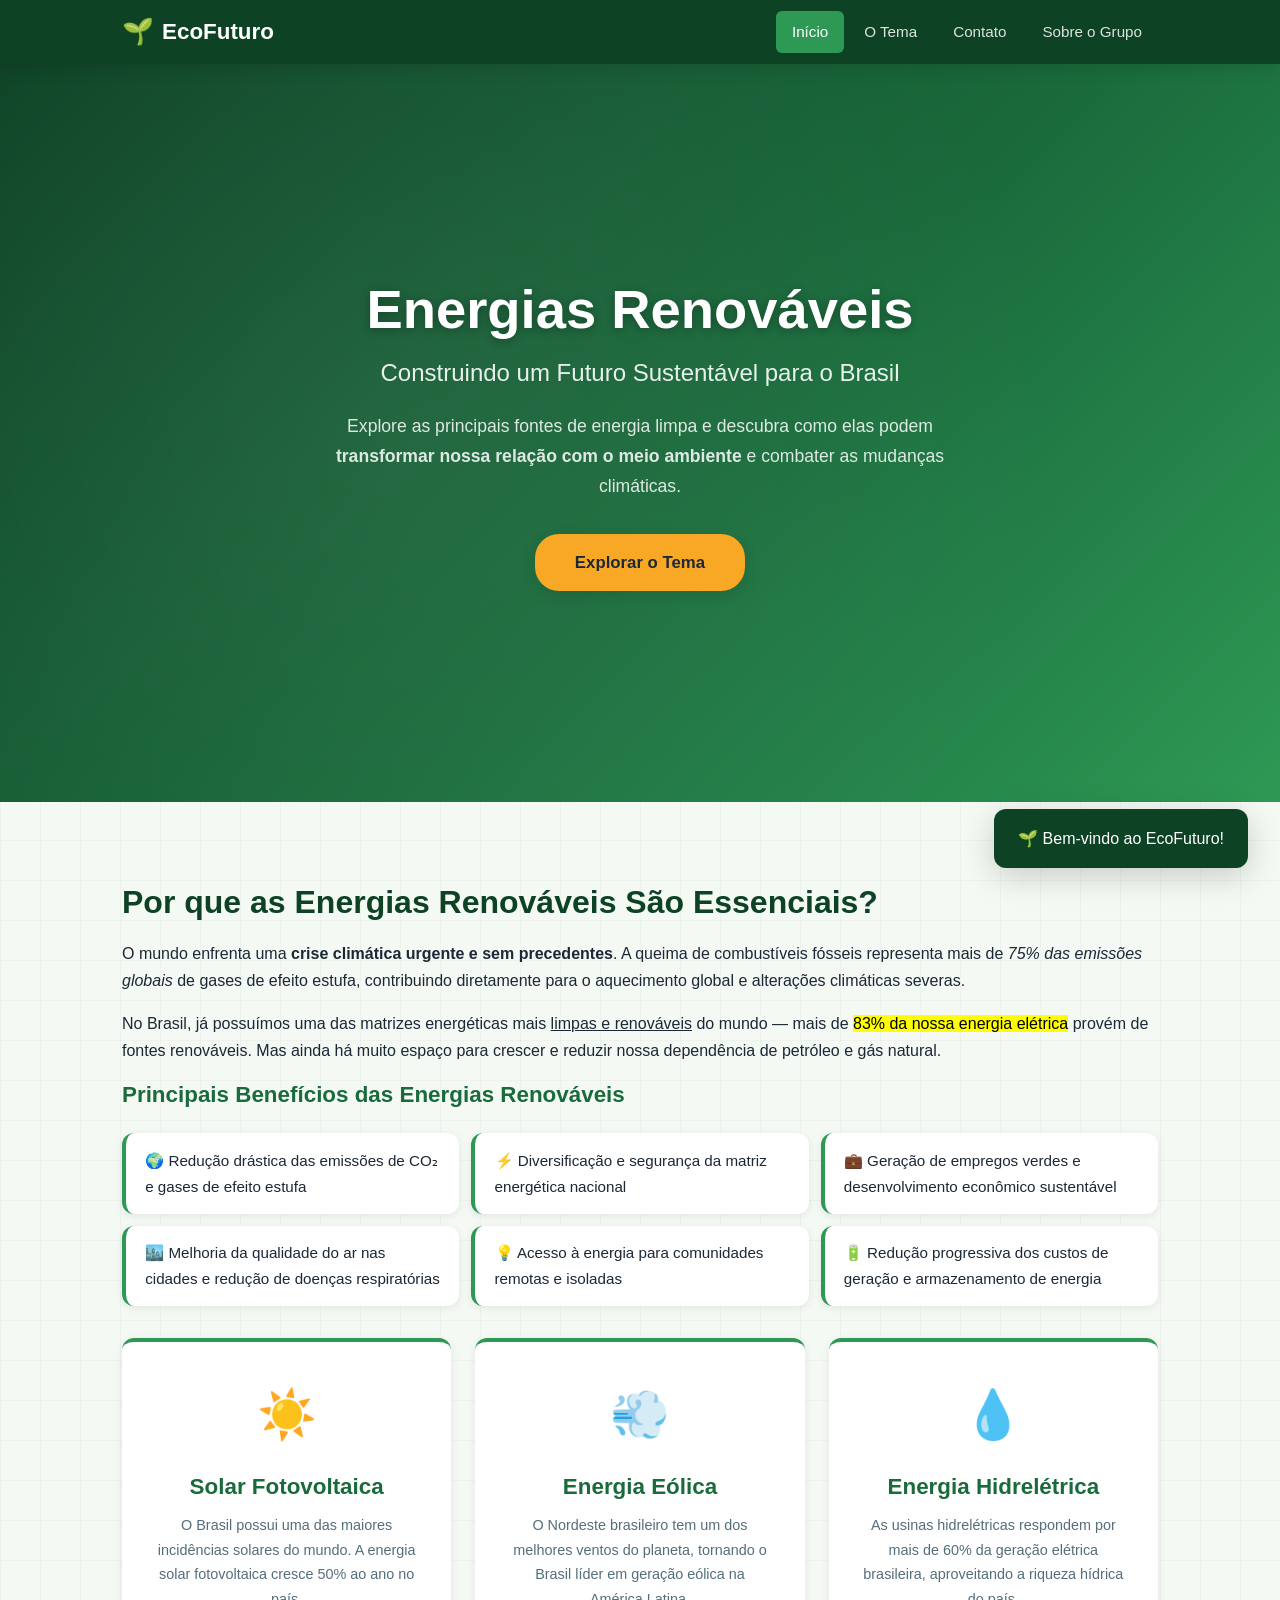
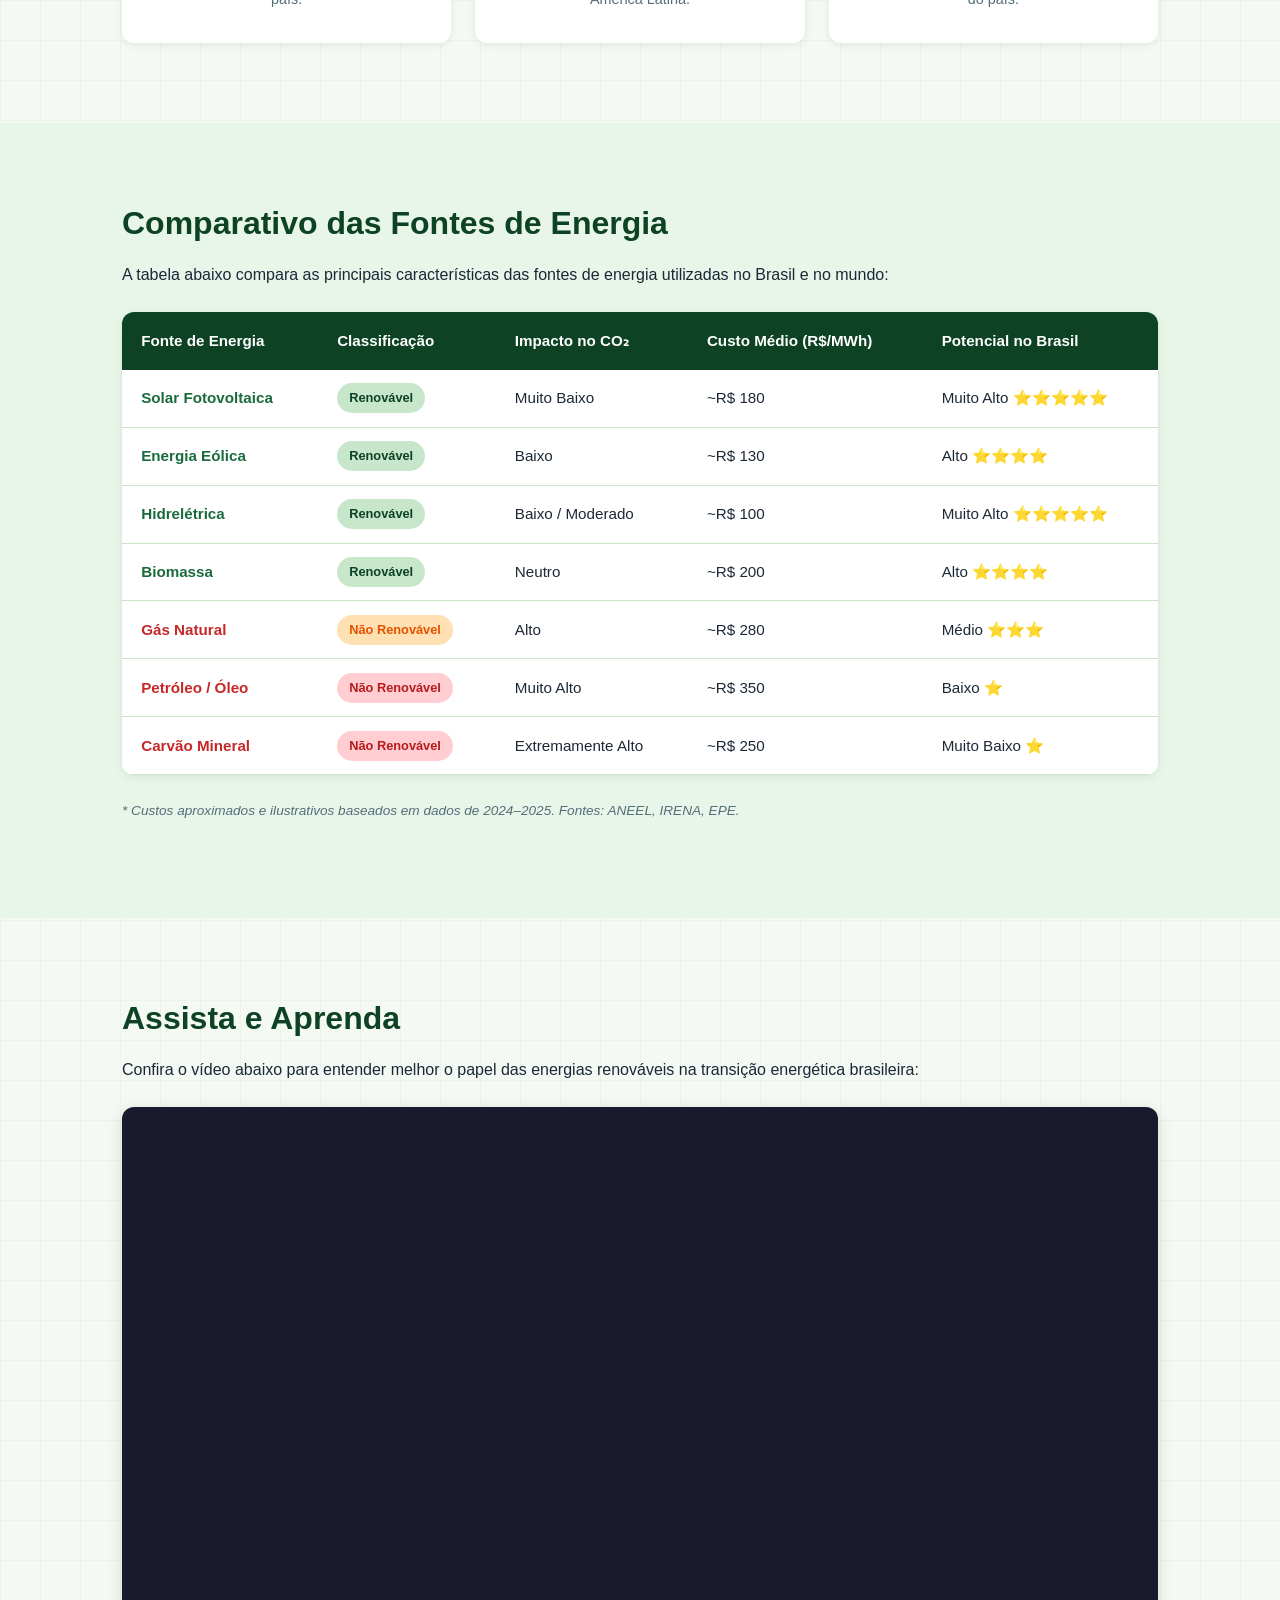
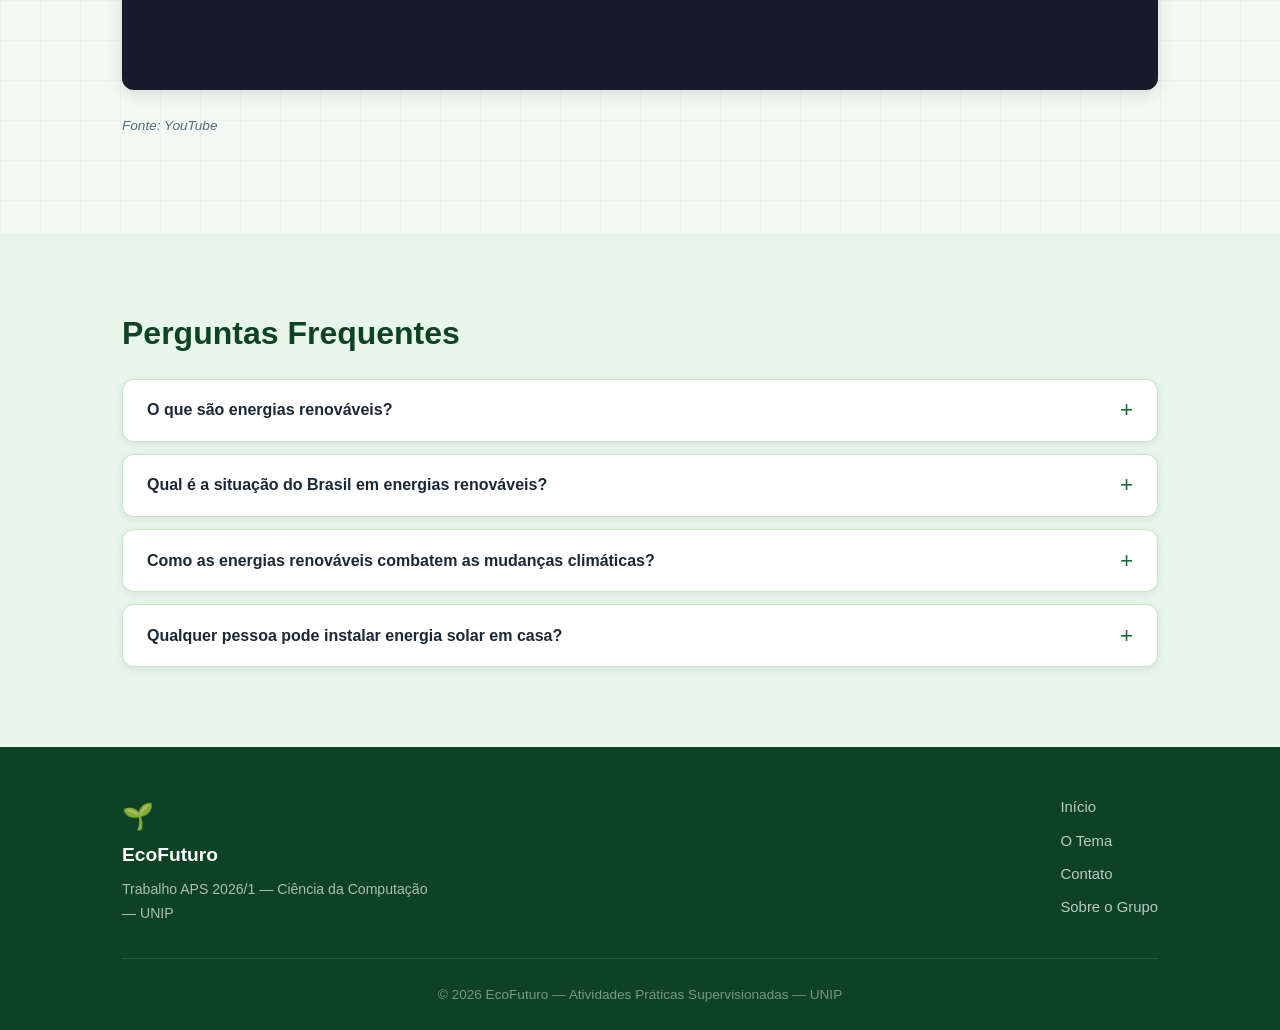
==== index.html @ 8d2fe6a8 "kjk" ====
<!DOCTYPE html>
<html lang="pt-BR">
<head>
    <meta charset="UTF-8">
    <meta name="viewport" content="width=device-width, initial-scale=1.0">
    <title>EcoFuturo — Energias Renováveis no Brasil</title>
    <link rel="stylesheet" href="style.css">
</head>
<body>

    <!-- ===== MENU DE NAVEGAÇÃO — FLEXBOX (tag <div>) ===== -->
    <div id="navbar">
        <div class="nav-container">
            <a href="index.html" class="nav-brand">
                <span class="brand-icon">🌱</span>
                <span>EcoFuturo</span>
            </a>
            <div class="nav-links">
                <a href="index.html" class="nav-link active">Início</a>
                <a href="content.html" class="nav-link">O Tema</a>
                <a href="contact.html" class="nav-link">Contato</a>
                <a href="about.html" class="nav-link">Sobre o Grupo</a>
            </div>
        </div>
    </div>

    <!-- ===== HERO ===== -->
    <section class="hero">
        <div class="hero-content">
            <h1>Energias Renováveis</h1>
            <h2>Construindo um Futuro Sustentável para o Brasil</h2>
            <p>
                Explore as principais fontes de energia limpa e descubra como elas podem
                <strong>transformar nossa relação com o meio ambiente</strong> e combater as
                mudanças climáticas.
            </p>
            <a href="content.html" class="btn-primary">Explorar o Tema</a>
        </div>
    </section>

    <!-- ===== CONTEÚDO PRINCIPAL ===== -->
    <main>

        <!-- Introdução -->
        <section class="section" id="introducao">
            <div class="container">
                <h2>Por que as Energias Renováveis São Essenciais?</h2>
                <p>
                    O mundo enfrenta uma <strong>crise climática urgente e sem precedentes</strong>.
                    A queima de combustíveis fósseis representa mais de <em>75% das emissões globais</em>
                    de gases de efeito estufa, contribuindo diretamente para o aquecimento global e
                    alterações climáticas severas.
                </p>
                <p>
                    No Brasil, já possuímos uma das matrizes energéticas mais <u>limpas e renováveis</u>
                    do mundo — mais de <mark>83% da nossa energia elétrica</mark> provém de fontes
                    renováveis. Mas ainda há muito espaço para crescer e reduzir nossa dependência
                    de petróleo e gás natural.
                </p>

                <h3>Principais Benefícios das Energias Renováveis</h3>
                <ul class="lista-beneficios">
                    <li>🌍 Redução drástica das emissões de CO₂ e gases de efeito estufa</li>
                    <li>⚡ Diversificação e segurança da matriz energética nacional</li>
                    <li>💼 Geração de empregos verdes e desenvolvimento econômico sustentável</li>
                    <li>🏙️ Melhoria da qualidade do ar nas cidades e redução de doenças respiratórias</li>
                    <li>💡 Acesso à energia para comunidades remotas e isoladas</li>
                    <li>🔋 Redução progressiva dos custos de geração e armazenamento de energia</li>
                </ul>

                <div class="cards-grid">
                    <div class="card" onmouseover="destacarCard(this)" onmouseout="normalCard(this)">
                        <div class="card-icon">☀️</div>
                        <h3>Solar Fotovoltaica</h3>
                        <p>O Brasil possui uma das maiores incidências solares do mundo. A energia solar fotovoltaica cresce 50% ao ano no país.</p>
                    </div>
                    <div class="card" onmouseover="destacarCard(this)" onmouseout="normalCard(this)">
                        <div class="card-icon">💨</div>
                        <h3>Energia Eólica</h3>
                        <p>O Nordeste brasileiro tem um dos melhores ventos do planeta, tornando o Brasil líder em geração eólica na América Latina.</p>
                    </div>
                    <div class="card" onmouseover="destacarCard(this)" onmouseout="normalCard(this)">
                        <div class="card-icon">💧</div>
                        <h3>Energia Hidrelétrica</h3>
                        <p>As usinas hidrelétricas respondem por mais de 60% da geração elétrica brasileira, aproveitando a riqueza hídrica do país.</p>
                    </div>
                </div>
            </div>
        </section>

        <!-- Tabela Comparativa -->
        <section class="section section-alt" id="comparativo">
            <div class="container">
                <h2>Comparativo das Fontes de Energia</h2>
                <p>A tabela abaixo compara as principais características das fontes de energia utilizadas no Brasil e no mundo:</p>

                <div class="table-wrapper">
                    <table>
                        <thead>
                            <tr>
                                <th>Fonte de Energia</th>
                                <th>Classificação</th>
                                <th>Impacto no CO₂</th>
                                <th>Custo Médio (R$/MWh)</th>
                                <th>Potencial no Brasil</th>
                            </tr>
                        </thead>
                        <tbody>
                            <tr class="row-renovavel">
                                <td>Solar Fotovoltaica</td>
                                <td><span class="badge badge-green">Renovável</span></td>
                                <td>Muito Baixo</td>
                                <td>~R$ 180</td>
                                <td>Muito Alto ⭐⭐⭐⭐⭐</td>
                            </tr>
                            <tr class="row-renovavel">
                                <td>Energia Eólica</td>
                                <td><span class="badge badge-green">Renovável</span></td>
                                <td>Baixo</td>
                                <td>~R$ 130</td>
                                <td>Alto ⭐⭐⭐⭐</td>
                            </tr>
                            <tr class="row-renovavel">
                                <td>Hidrelétrica</td>
                                <td><span class="badge badge-green">Renovável</span></td>
                                <td>Baixo / Moderado</td>
                                <td>~R$ 100</td>
                                <td>Muito Alto ⭐⭐⭐⭐⭐</td>
                            </tr>
                            <tr class="row-renovavel">
                                <td>Biomassa</td>
                                <td><span class="badge badge-green">Renovável</span></td>
                                <td>Neutro</td>
                                <td>~R$ 200</td>
                                <td>Alto ⭐⭐⭐⭐</td>
                            </tr>
                            <tr class="row-nao-renovavel">
                                <td>Gás Natural</td>
                                <td><span class="badge badge-orange">Não Renovável</span></td>
                                <td>Alto</td>
                                <td>~R$ 280</td>
                                <td>Médio ⭐⭐⭐</td>
                            </tr>
                            <tr class="row-nao-renovavel">
                                <td>Petróleo / Óleo</td>
                                <td><span class="badge badge-red">Não Renovável</span></td>
                                <td>Muito Alto</td>
                                <td>~R$ 350</td>
                                <td>Baixo ⭐</td>
                            </tr>
                            <tr class="row-nao-renovavel">
                                <td>Carvão Mineral</td>
                                <td><span class="badge badge-red">Não Renovável</span></td>
                                <td>Extremamente Alto</td>
                                <td>~R$ 250</td>
                                <td>Muito Baixo ⭐</td>
                            </tr>
                        </tbody>
                    </table>
                </div>
                <p class="table-note"><em>* Custos aproximados e ilustrativos baseados em dados de 2024–2025. Fontes: ANEEL, IRENA, EPE.</em></p>
            </div>
        </section>

        <!-- Vídeo -->
        <section class="section" id="video">
            <div class="container">
                <h2>Assista e Aprenda</h2>
                <p>Confira o vídeo abaixo para entender melhor o papel das energias renováveis na transição energética brasileira:</p>

                <div class="video-wrapper">
                    <iframe
                        src="https://www.youtube.com/embed/VIDEO_ID_AQUI"
                        title="Energias Renováveis no Brasil"
                        frameborder="0"
                        allow="accelerometer; autoplay; clipboard-write; encrypted-media; gyroscope; picture-in-picture"
                        allowfullscreen>
                    </iframe>
                </div>
                <p class="video-caption"><em>Fonte: YouTube</em></p>
            </div>
        </section>

        <!-- FAQ — Accordion (onclick) -->
        <section class="section section-alt" id="faq">
            <div class="container">
                <h2>Perguntas Frequentes</h2>

                <div class="accordion">
                    <div class="accordion-item">
                        <button class="accordion-btn" onclick="toggleAcordeon(this)">
                            <span>O que são energias renováveis?</span>
                            <span class="accordion-icon">+</span>
                        </button>
                        <div class="accordion-content">
                            <p>Energias renováveis são aquelas obtidas de fontes naturais que se regeneram em escala de tempo humana, como luz solar, vento, chuva, marés e calor geotérmico. Ao contrário dos combustíveis fósseis, essas fontes não se esgotam com o uso continuado.</p>
                        </div>
                    </div>

                    <div class="accordion-item">
                        <button class="accordion-btn" onclick="toggleAcordeon(this)">
                            <span>Qual é a situação do Brasil em energias renováveis?</span>
                            <span class="accordion-icon">+</span>
                        </button>
                        <div class="accordion-content">
                            <p>O Brasil é um dos líderes mundiais em energia renovável. Mais de 83% da geração elétrica nacional provém de fontes renováveis, principalmente hidrelétricas, eólica e solar. O país tem enorme potencial ainda a explorar, especialmente em energia solar e eólica offshore.</p>
                        </div>
                    </div>

                    <div class="accordion-item">
                        <button class="accordion-btn" onclick="toggleAcordeon(this)">
                            <span>Como as energias renováveis combatem as mudanças climáticas?</span>
                            <span class="accordion-icon">+</span>
                        </button>
                        <div class="accordion-content">
                            <p>Ao substituir combustíveis fósseis, as energias renováveis eliminam ou reduzem drasticamente as emissões de CO₂ e outros gases de efeito estufa. A descarbonização do setor energético é considerada a principal alavanca para limitar o aquecimento global a 1,5 °C, conforme o Acordo de Paris.</p>
                        </div>
                    </div>

                    <div class="accordion-item">
                        <button class="accordion-btn" onclick="toggleAcordeon(this)">
                            <span>Qualquer pessoa pode instalar energia solar em casa?</span>
                            <span class="accordion-icon">+</span>
                        </button>
                        <div class="accordion-content">
                            <p>Sim! Com a Lei 14.300/2022 (Marco Legal da Microgeração Distribuída), qualquer cidadão, empresa ou condomínio pode instalar painéis solares e injetar o excedente na rede elétrica, reduzindo a conta de energia. O investimento geralmente se paga em 5 a 7 anos.</p>
                        </div>
                    </div>
                </div>
            </div>
        </section>

    </main>

    <div id="toast" class="toast"></div>

    <footer class="footer">
        <div class="container">
            <div class="footer-content">
                <div class="footer-brand">
                    <span class="brand-icon">🌱</span>
                    <strong>EcoFuturo</strong>
                    <p>Trabalho APS 2026/1 — Ciência da Computação — UNIP</p>
                </div>
                <nav class="footer-nav">
                    <a href="index.html">Início</a>
                    <a href="content.html">O Tema</a>
                    <a href="contact.html">Contato</a>
                    <a href="about.html">Sobre o Grupo</a>
                </nav>
            </div>
            <p class="footer-copy">&copy; 2026 EcoFuturo — Atividades Práticas Supervisionadas — UNIP</p>
        </div>
    </footer>

    <script src="scripts.js"></script>
</body>
</html>
---- style.css ----
/* variáveis de cor */
:root {
    --verde: #1a6b3c;
    --verde-claro: #2e9955;
    --verde-escuro: #0d4225;
    --amarelo: #f9a825;
    --amarelo-claro: #ffc107;
    --fundo: #f4f9f4;
    --fundo-alt: #e8f5e9;
    --texto: #1b2836;
    --texto-suave: #546e7a;
    --branco: #ffffff;
    --borda: #c8e6c9;
    --sombra-p: 0 2px 8px rgba(0,0,0,0.08);
    --sombra-m: 0 4px 16px rgba(0,0,0,0.12);
    --sombra-g: 0 8px 32px rgba(0,0,0,0.18);
    --raio: 12px;
    --raio-p: 6px;
    --raio-g: 24px;
    --trans: 0.3s ease;
}

* {
    box-sizing: border-box;
    margin: 0;
    padding: 0;
}

body {
    font-family: Arial, Helvetica, sans-serif;
    font-size: 16px;
    line-height: 1.7;
    color: var(--texto);
    background-color: var(--fundo);
    background-image:
        linear-gradient(rgba(26, 107, 60, 0.04) 1px, transparent 1px),
        linear-gradient(90deg, rgba(26, 107, 60, 0.04) 1px, transparent 1px);
    background-size: 40px 40px;
}

h1, h2, h3, h4 {
    line-height: 1.3;
    font-weight: 700;
    color: var(--verde-escuro);
}

h1 { font-size: 2.8rem; }
h2 { font-size: 2rem; margin-bottom: 1rem; }
h3 { font-size: 1.4rem; margin-bottom: 0.75rem; color: var(--verde); }

p { margin-bottom: 1rem; }

a { color: var(--verde); text-decoration: none; }
a:hover { color: var(--verde-claro); text-decoration: underline; }

img { max-width: 100%; height: auto; border-radius: var(--raio); }

/* menu de navegação com flexbox */
#navbar {
    position: sticky;
    top: 0;
    z-index: 100;
    background-color: var(--verde-escuro);
    box-shadow: var(--sombra-m);
}

.nav-container {
    display: flex;
    justify-content: space-between;
    align-items: center;
    max-width: 1100px;
    margin: 0 auto;
    padding: 0 2rem;
    height: 64px;
}

.nav-brand {
    display: flex;
    align-items: center;
    gap: 0.5rem;
    color: var(--branco);
    font-size: 1.4rem;
    font-weight: 700;
    text-decoration: none;
}

.nav-brand:hover { text-decoration: none; color: var(--amarelo-claro); }
.brand-icon { font-size: 1.6rem; }

.nav-links { display: flex; gap: 0.25rem; }

.nav-link {
    color: rgba(255,255,255,0.85);
    padding: 0.5rem 1rem;
    border-radius: var(--raio-p);
    font-size: 0.95rem;
    font-weight: 500;
    transition: background var(--trans), color var(--trans);
    text-decoration: none;
}

.nav-link:hover,
.nav-link.active {
    background-color: var(--verde-claro);
    color: var(--branco);
    text-decoration: none;
}

/* hero */
.hero {
    background: linear-gradient(135deg, var(--verde-escuro) 0%, var(--verde) 55%, var(--verde-claro) 100%);
    min-height: 82vh;
    display: flex;
    align-items: center;
    justify-content: center;
    text-align: center;
    padding: 4rem 2rem;
    position: relative;
    overflow: hidden;
}

.hero::before {
    content: '';
    position: absolute;
    inset: 0;
    background: radial-gradient(circle at 30% 50%, rgba(255,255,255,0.06) 0%, transparent 70%);
}

.hero-content { position: relative; max-width: 820px; }

.hero-content h1 {
    color: var(--branco);
    font-size: 3.4rem;
    margin-bottom: 0.75rem;
    text-shadow: 0 2px 10px rgba(0,0,0,0.3);
}

.hero-content h2 {
    color: rgba(255,255,255,0.9);
    font-size: 1.5rem;
    font-weight: 400;
    margin-bottom: 1.5rem;
}

.hero-content p {
    color: rgba(255,255,255,0.85);
    font-size: 1.1rem;
    margin-bottom: 2rem;
    max-width: 620px;
    margin-left: auto;
    margin-right: auto;
}

.btn-primary {
    display: inline-block;
    background-color: var(--amarelo);
    color: var(--texto);
    padding: 0.9rem 2.5rem;
    border-radius: var(--raio-g);
    font-size: 1.05rem;
    font-weight: 700;
    text-decoration: none;
    transition: background var(--trans), transform var(--trans), box-shadow var(--trans);
    box-shadow: var(--sombra-m);
}

.btn-primary:hover {
    background-color: var(--amarelo-claro);
    transform: translateY(-2px);
    box-shadow: var(--sombra-g);
    text-decoration: none;
    color: var(--texto);
}

.container {
    max-width: 1100px;
    margin: 0 auto;
    padding: 0 2rem;
}

.section { padding: 5rem 0; }
.section-alt { background-color: var(--fundo-alt); background-image: none; }

/* listas */
.lista-beneficios {
    list-style: none;
    padding: 0;
    margin: 1.5rem 0;
    display: grid;
    grid-template-columns: repeat(auto-fit, minmax(280px, 1fr));
    gap: 0.75rem;
}

.lista-beneficios li {
    background-color: var(--branco);
    padding: 0.9rem 1.2rem;
    border-radius: var(--raio);
    border-left: 4px solid var(--verde-claro);
    font-size: 0.95rem;
    box-shadow: var(--sombra-p);
}

.content-list {
    list-style: none;
    padding: 0;
    margin: 1rem 0 1.5rem;
}

.content-list li {
    padding: 0.6rem 0 0.6rem 1.5rem;
    position: relative;
    border-bottom: 1px solid var(--borda);
    color: var(--texto);
}

.content-list li::before {
    content: '▸';
    position: absolute;
    left: 0;
    color: var(--verde);
    font-weight: bold;
}

.ordered-list {
    padding-left: 1.5rem;
    margin: 1rem 0 1.5rem;
    counter-reset: ol;
    list-style: none;
}

.ordered-list li {
    counter-increment: ol;
    padding: 0.6rem 0 0.6rem 2.5rem;
    border-bottom: 1px solid var(--borda);
    position: relative;
}

.ordered-list li::before {
    content: counter(ol) ".";
    position: absolute;
    left: 0;
    top: 0.6rem;
    font-weight: 700;
    color: var(--verde);
}

/* cards */
.cards-grid {
    display: grid;
    grid-template-columns: repeat(auto-fit, minmax(250px, 1fr));
    gap: 1.5rem;
    margin-top: 2rem;
}

.card {
    background: var(--branco);
    border-radius: var(--raio);
    padding: 2rem;
    text-align: center;
    box-shadow: var(--sombra-p);
    transition: transform var(--trans), box-shadow var(--trans);
    cursor: default;
    border-top: 4px solid var(--verde-claro);
}

.card-icon { font-size: 3rem; margin-bottom: 1rem; }
.card h3 { color: var(--verde); }
.card p { color: var(--texto-suave); font-size: 0.9rem; margin: 0; }

/* tabela */
.table-wrapper {
    overflow-x: auto;
    margin: 1.5rem 0;
    border-radius: var(--raio);
    box-shadow: var(--sombra-p);
}

table {
    width: 100%;
    border-collapse: collapse;
    background: var(--branco);
    font-size: 0.95rem;
}

thead tr { background-color: var(--verde-escuro); color: var(--branco); }
thead th { padding: 1rem 1.2rem; text-align: left; font-weight: 700; }

tbody tr { border-bottom: 1px solid var(--borda); transition: background var(--trans); }
tbody tr:hover { background-color: #f1f8e9; }
tbody td { padding: 0.85rem 1.2rem; }

.row-renovavel td:first-child { font-weight: 600; color: var(--verde); }
.row-nao-renovavel td:first-child { font-weight: 600; color: #c62828; }

.badge {
    display: inline-block;
    padding: 0.25rem 0.75rem;
    border-radius: 999px;
    font-size: 0.8rem;
    font-weight: 700;
}

.badge-green { background-color: #c8e6c9; color: var(--verde-escuro); }
.badge-orange { background-color: #ffe0b2; color: #e65100; }
.badge-red { background-color: #ffcdd2; color: #b71c1c; }

.table-note { font-size: 0.85rem; color: var(--texto-suave); margin-top: 0.5rem; }

/* vídeo */
.video-wrapper {
    position: relative;
    padding-bottom: 56.25%;
    height: 0;
    overflow: hidden;
    border-radius: var(--raio);
    box-shadow: var(--sombra-m);
    margin: 1.5rem 0;
    background-color: #1a1a2e;
}

.video-wrapper iframe {
    position: absolute;
    top: 0; left: 0;
    width: 100%; height: 100%;
    border: none;
}

.video-caption { font-size: 0.85rem; color: var(--texto-suave); margin-top: 0.5rem; }

/* accordion */
.accordion { display: flex; flex-direction: column; gap: 0.75rem; margin-top: 1.5rem; }

.accordion-item {
    background: var(--branco);
    border-radius: var(--raio);
    overflow: hidden;
    box-shadow: var(--sombra-p);
    border: 1px solid var(--borda);
}

.accordion-btn {
    display: flex;
    justify-content: space-between;
    align-items: center;
    width: 100%;
    padding: 1.1rem 1.5rem;
    background: none;
    border: none;
    cursor: pointer;
    font-size: 1rem;
    font-weight: 600;
    color: var(--texto);
    text-align: left;
    font-family: inherit;
    transition: background var(--trans), color var(--trans);
}

.accordion-btn:hover { background-color: var(--fundo-alt); color: var(--verde); }

.accordion-icon {
    font-size: 1.4rem;
    font-weight: 300;
    color: var(--verde);
    flex-shrink: 0;
    margin-left: 1rem;
}

.accordion-content {
    display: none;
    padding: 0 1.5rem 1.2rem;
    color: var(--texto-suave);
    line-height: 1.7;
}

.accordion-content.open { display: block; }
.accordion-content p { margin: 0; }

/* toast */
.toast {
    position: fixed;
    bottom: 2rem;
    right: 2rem;
    background-color: var(--verde-escuro);
    color: var(--branco);
    padding: 1rem 1.5rem;
    border-radius: var(--raio);
    box-shadow: var(--sombra-g);
    font-size: 1rem;
    z-index: 999;
    opacity: 0;
    transform: translateY(20px);
    transition: opacity 0.4s ease, transform 0.4s ease;
    pointer-events: none;
}

.toast.toast-visible { opacity: 1; transform: translateY(0); }

/* formulário */
.form-page-wrapper { max-width: 750px; margin: 0 auto; }

.form-container {
    background: var(--branco);
    padding: 2.5rem;
    border-radius: var(--raio-g);
    box-shadow: var(--sombra-m);
}

.form-group { margin-bottom: 1.5rem; }

.form-group label {
    display: block;
    font-weight: 600;
    margin-bottom: 0.4rem;
    color: var(--texto);
    font-size: 0.95rem;
}

.form-group input[type="text"],
.form-group input[type="email"],
.form-group input[type="tel"],
.form-group input[type="date"],
.form-group select,
.form-group textarea {
    width: 100%;
    padding: 0.75rem 1rem;
    border: 2px solid var(--borda);
    border-radius: var(--raio-p);
    font-size: 1rem;
    font-family: inherit;
    color: var(--texto);
    background-color: var(--fundo);
    transition: border-color var(--trans), box-shadow var(--trans);
    outline: none;
}

.form-group input:focus,
.form-group select:focus,
.form-group textarea:focus {
    border-color: var(--verde-claro);
    box-shadow: 0 0 0 3px rgba(46, 153, 85, 0.15);
}

.form-group textarea { resize: vertical; min-height: 130px; }

.radio-group,
.checkbox-group {
    display: flex;
    gap: 1.5rem;
    flex-wrap: wrap;
    margin-top: 0.4rem;
    align-items: center;
}

.radio-label,
.checkbox-label {
    display: flex;
    align-items: center;
    gap: 0.5rem;
    cursor: pointer;
    font-weight: normal;
    font-size: 0.95rem;
}

.radio-label input,
.checkbox-label input {
    width: 18px;
    height: 18px;
    cursor: pointer;
    accent-color: var(--verde);
}

.btn-submit {
    display: block;
    width: 100%;
    padding: 1rem;
    background-color: var(--verde);
    color: var(--branco);
    border: none;
    border-radius: var(--raio);
    font-size: 1.1rem;
    font-weight: 700;
    cursor: pointer;
    transition: background var(--trans), transform var(--trans);
    font-family: inherit;
}

.btn-submit:hover { background-color: var(--verde-claro); transform: translateY(-2px); }

.form-success {
    display: none;
    background-color: #c8e6c9;
    color: var(--verde-escuro);
    padding: 1.5rem;
    border-radius: var(--raio);
    text-align: center;
    margin-top: 1.5rem;
    font-size: 1.05rem;
    font-weight: 600;
    border: 2px solid var(--verde-claro);
}

.required-note { font-size: 0.85rem; color: var(--texto-suave); margin-bottom: 1.5rem; }
.field-required { color: #c62828; margin-left: 2px; }

/* sobre o grupo */
.about-intro {
    text-align: center;
    max-width: 720px;
    margin: 0 auto 2.5rem;
}

.group-photo-container { text-align: center; margin: 2rem 0; }

.group-photo {
    max-width: 600px;
    width: 100%;
    border-radius: var(--raio-g);
    box-shadow: var(--sombra-g);
    border: 4px solid var(--verde-claro);
}

.members-grid {
    display: grid;
    grid-template-columns: repeat(auto-fit, minmax(260px, 1fr));
    gap: 1.5rem;
    margin-top: 2.5rem;
}

.member-card {
    background: var(--branco);
    border-radius: var(--raio);
    padding: 2rem;
    text-align: center;
    box-shadow: var(--sombra-p);
    border-top: 4px solid var(--verde-claro);
    transition: transform var(--trans), box-shadow var(--trans);
}

.member-card:hover { transform: translateY(-4px); box-shadow: var(--sombra-m); }

.member-avatar { font-size: 3.5rem; margin-bottom: 0.75rem; }
.member-card h3 { font-size: 1.2rem; color: var(--verde-escuro); margin-bottom: 0.25rem; }
.member-ra { font-size: 0.88rem; color: var(--texto-suave); margin-bottom: 0.75rem; font-style: italic; }
.member-desc { font-size: 0.92rem; color: var(--texto-suave); margin: 0; }

.course-info {
    background: var(--branco);
    border-radius: var(--raio);
    padding: 2rem;
    box-shadow: var(--sombra-p);
    margin-top: 3rem;
    border-left: 5px solid var(--verde);
}

.course-info h3 { color: var(--verde); margin-bottom: 1rem; }
.course-info ul { list-style: none; padding: 0; }

.course-info ul li {
    padding: 0.5rem 0;
    border-bottom: 1px solid var(--borda);
    display: flex;
    gap: 0.75rem;
    align-items: baseline;
}

.course-info ul li:last-child { border-bottom: none; }
.course-info ul li strong { min-width: 130px; color: var(--texto); font-size: 0.9rem; }
.course-info ul li span { color: var(--texto-suave); font-size: 0.9rem; }

/* página de conteúdo */
.energy-section {
    display: grid;
    grid-template-columns: 1fr 1fr;
    gap: 2rem;
    align-items: start;
    margin: 1.5rem 0 2.5rem;
}

.energy-section.reverse { direction: rtl; }
.energy-section.reverse > * { direction: ltr; }

.energy-image-box { border-radius: var(--raio); overflow: hidden; box-shadow: var(--sombra-m); }

.energy-image-box img {
    width: 100%;
    height: 240px;
    object-fit: cover;
    border-radius: var(--raio);
    display: block;
}

.img-placeholder-box {
    width: 100%;
    height: 240px;
    background: linear-gradient(135deg, var(--verde-escuro), var(--verde-claro));
    border-radius: var(--raio);
    display: flex;
    flex-direction: column;
    align-items: center;
    justify-content: center;
    color: var(--branco);
    gap: 0.5rem;
    font-size: 0.9rem;
}

.img-placeholder-box span { font-size: 3rem; }

.info-box {
    background: linear-gradient(135deg, #e8f5e9, #c8e6c9);
    border-left: 5px solid var(--verde);
    padding: 1.5rem;
    border-radius: var(--raio);
    margin: 1.5rem 0;
}

.info-box h3 { color: var(--verde-escuro); margin-bottom: 0.5rem; }
.info-box p { color: var(--texto); margin: 0; }

.stat-strip {
    display: grid;
    grid-template-columns: repeat(auto-fit, minmax(160px, 1fr));
    gap: 1rem;
    margin: 2rem 0;
}

.stat-item {
    background: var(--branco);
    border-radius: var(--raio);
    padding: 1.5rem 1rem;
    text-align: center;
    box-shadow: var(--sombra-p);
    border-bottom: 4px solid var(--verde-claro);
}

.stat-number { font-size: 2.2rem; font-weight: 700; color: var(--verde); display: block; }
.stat-label { font-size: 0.85rem; color: var(--texto-suave); margin-top: 0.25rem; }

/* cabeçalho interno */
.page-header {
    background: linear-gradient(135deg, var(--verde-escuro), var(--verde));
    color: var(--branco);
    padding: 4rem 2rem;
    text-align: center;
}

.page-header h1 { color: var(--branco); font-size: 2.5rem; margin-bottom: 0.5rem; }
.page-header p { color: rgba(255,255,255,0.85); font-size: 1.1rem; max-width: 600px; margin: 0 auto; }

/* rodapé */
.footer {
    background-color: var(--verde-escuro);
    color: rgba(255,255,255,0.85);
    padding: 3rem 0 1.5rem;
}

.footer-content {
    display: flex;
    justify-content: space-between;
    align-items: flex-start;
    gap: 2rem;
    margin-bottom: 2rem;
    flex-wrap: wrap;
}

.footer-brand { max-width: 320px; }
.footer-brand strong { font-size: 1.2rem; color: var(--branco); display: block; margin-bottom: 0.4rem; }
.footer-brand p { font-size: 0.88rem; color: rgba(255,255,255,0.65); margin: 0; }

.footer-nav { display: flex; flex-direction: column; gap: 0.5rem; }

.footer-nav a {
    color: rgba(255,255,255,0.72);
    font-size: 0.93rem;
    transition: color var(--trans);
    text-decoration: none;
}

.footer-nav a:hover { color: var(--branco); text-decoration: none; }

.footer-copy {
    border-top: 1px solid rgba(255,255,255,0.12);
    padding-top: 1.5rem;
    text-align: center;
    font-size: 0.85rem;
    color: rgba(255,255,255,0.45);
    margin: 0;
}

/* responsivo */
@media (max-width: 768px) {
    h1 { font-size: 1.9rem; }
    h2 { font-size: 1.5rem; }
    .hero-content h1 { font-size: 2.2rem; }
    .hero-content h2 { font-size: 1.2rem; }
    .nav-container { padding: 0 1rem; }
    .nav-link { padding: 0.4rem 0.6rem; font-size: 0.82rem; }
    .nav-brand { font-size: 1.1rem; }
    .section { padding: 3rem 0; }
    .energy-section, .energy-section.reverse { grid-template-columns: 1fr; direction: ltr; }
    .footer-content { flex-direction: column; }
}
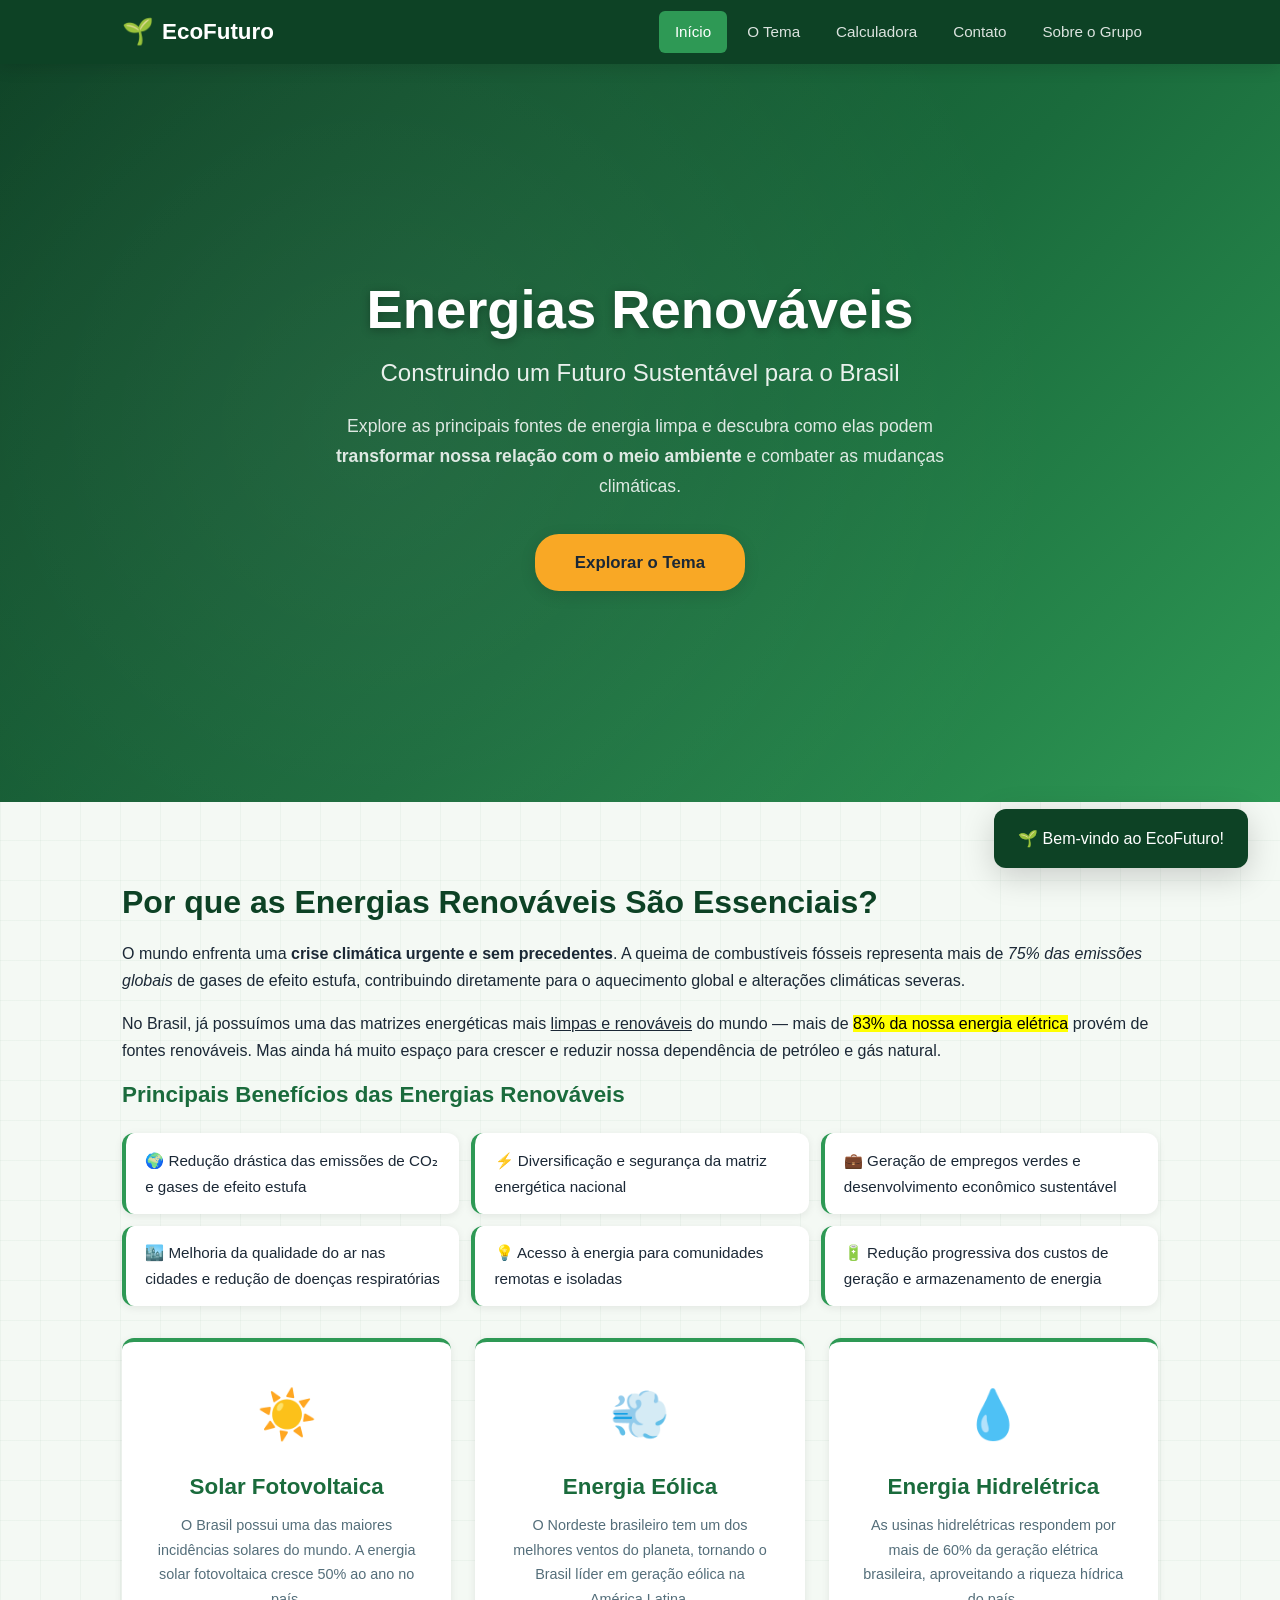
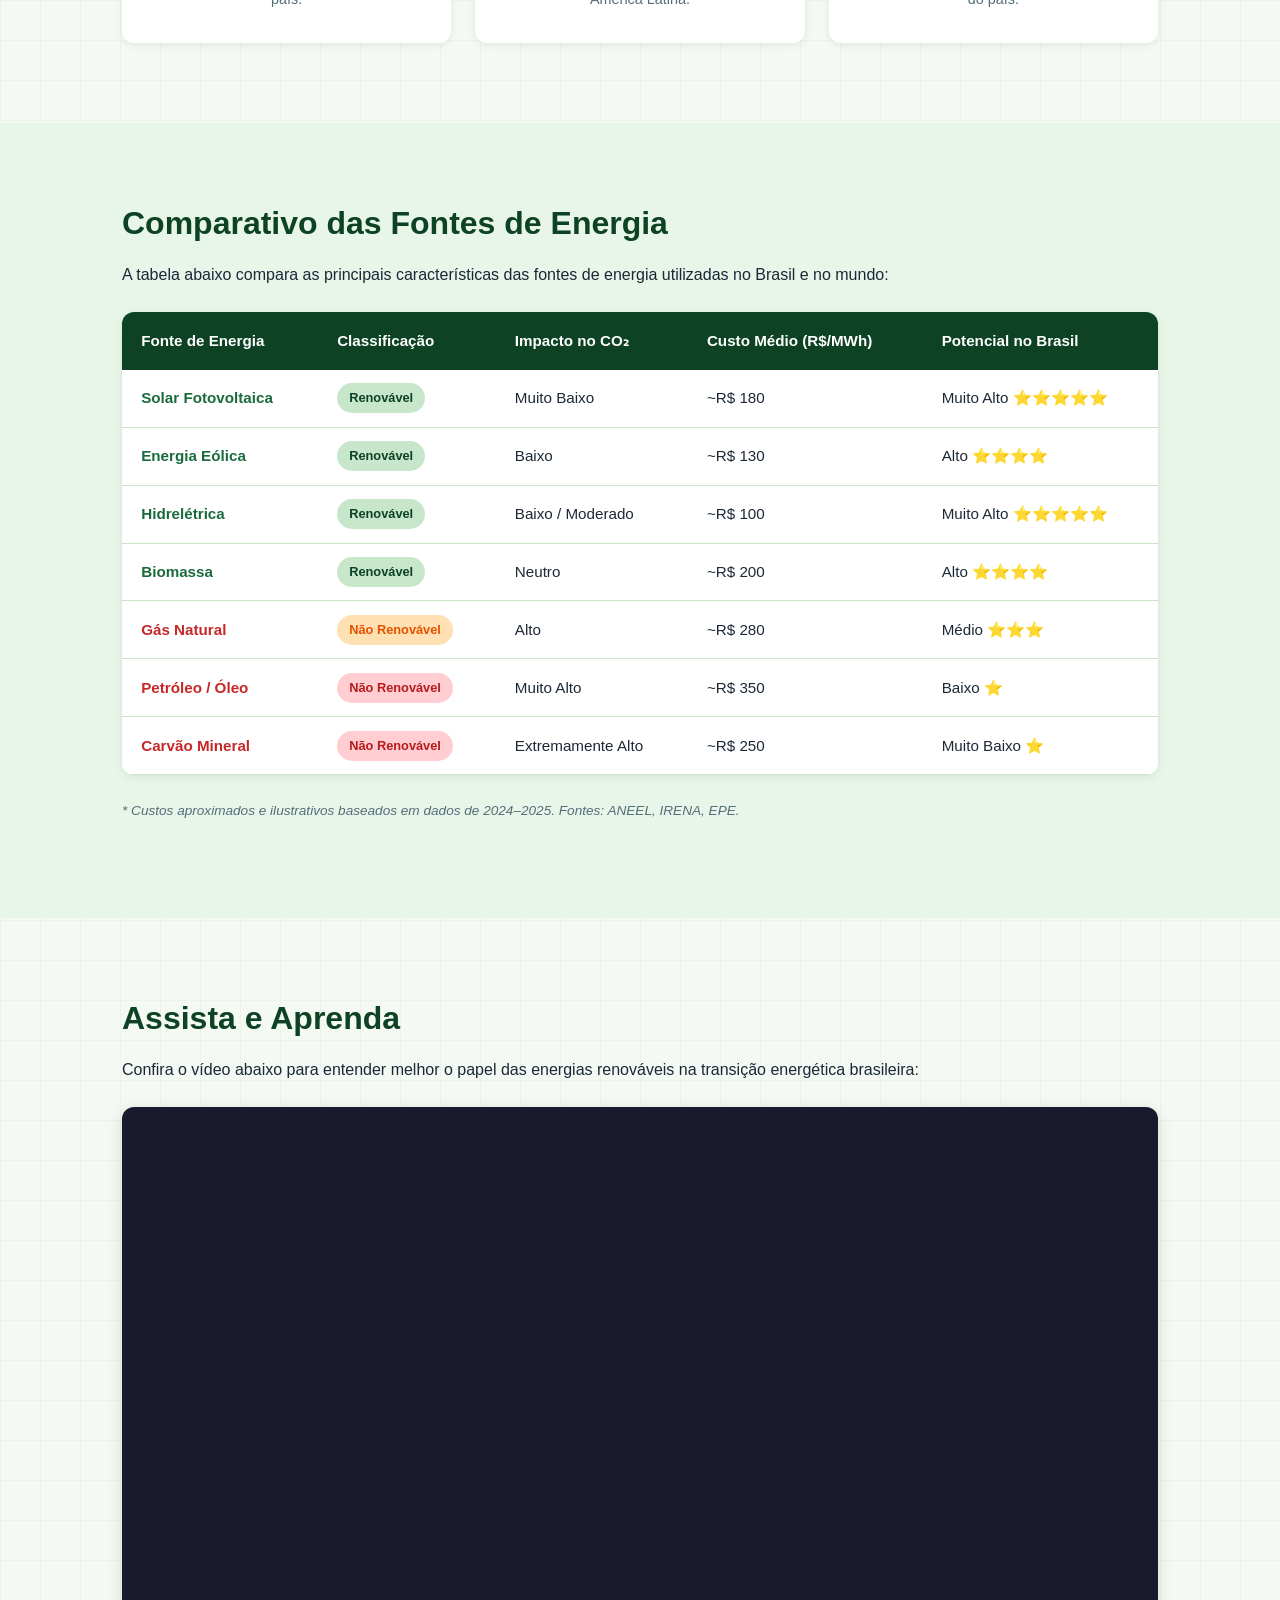
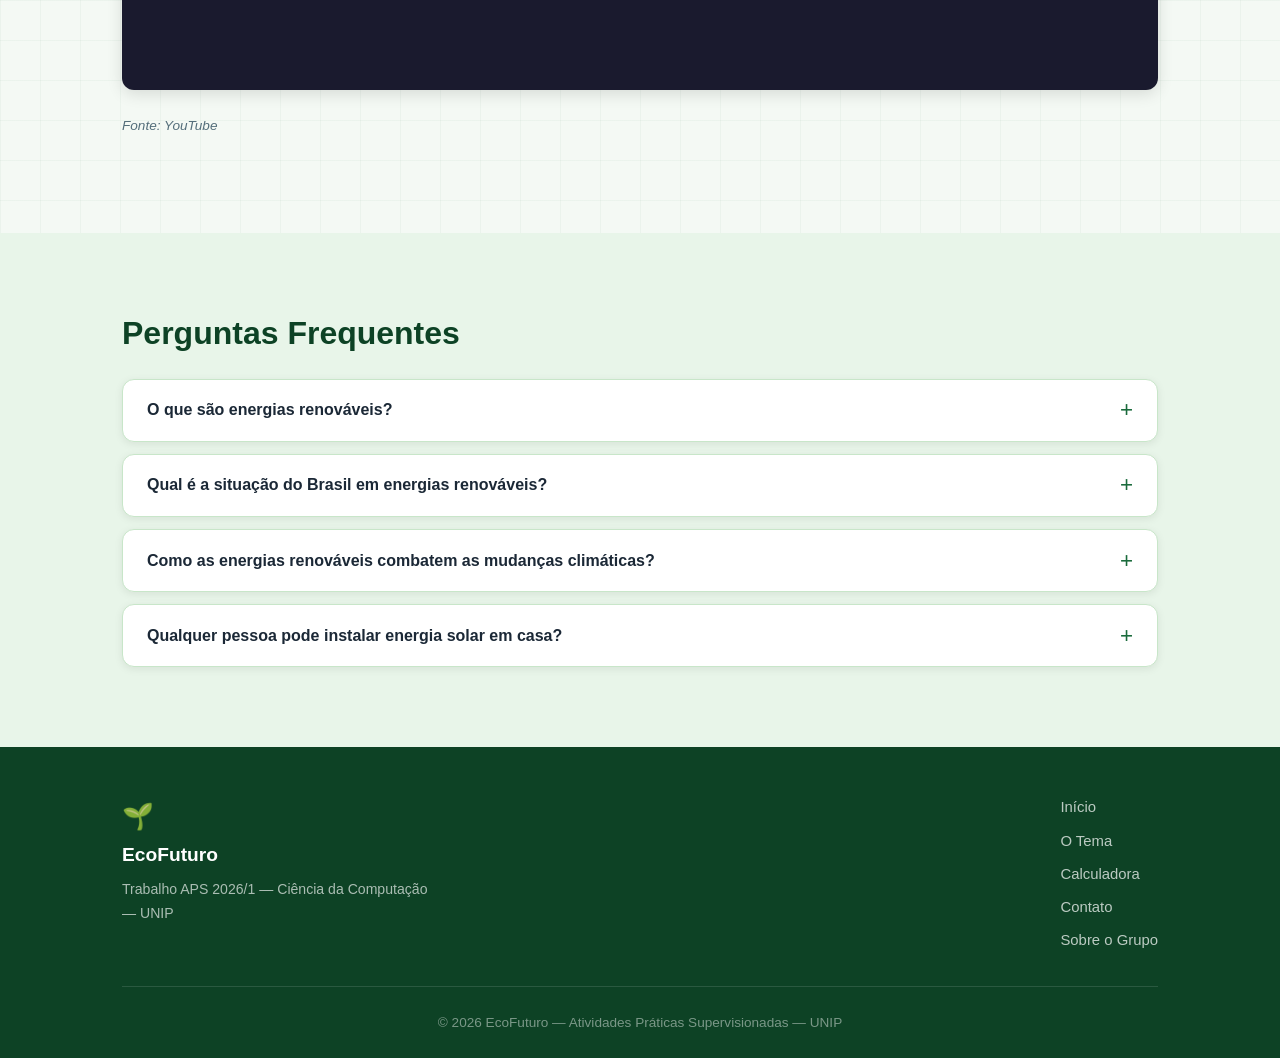
==== commit 2bb7c314: "Adiciona calculadora de pegada de carbono com resultados e dicas personalizadas" ====
--- a/index.html
+++ b/index.html
@@ -18,6 +18,7 @@
             <div class="nav-links">
                 <a href="index.html" class="nav-link active">Início</a>
                 <a href="content.html" class="nav-link">O Tema</a>
+                <a href="calculadora.html" class="nav-link">Calculadora</a>
                 <a href="contact.html" class="nav-link">Contato</a>
                 <a href="about.html" class="nav-link">Sobre o Grupo</a>
             </div>
@@ -170,10 +171,12 @@
 
                 <div class="video-wrapper">
                     <iframe
-                        src="https://www.youtube.com/embed/VIDEO_ID_AQUI"
-                        title="Energias Renováveis no Brasil"
+                        width="560" height="315"
+                        src="https://www.youtube.com/embed/jA7XRHQVg_U?si=cEAurd-MzbIu75ay"
+                        title="YouTube video player"
                         frameborder="0"
-                        allow="accelerometer; autoplay; clipboard-write; encrypted-media; gyroscope; picture-in-picture"
+                        allow="accelerometer; autoplay; clipboard-write; encrypted-media; gyroscope; picture-in-picture; web-share"
+                        referrerpolicy="strict-origin-when-cross-origin"
                         allowfullscreen>
                     </iframe>
                 </div>
@@ -245,6 +248,7 @@
                 <nav class="footer-nav">
                     <a href="index.html">Início</a>
                     <a href="content.html">O Tema</a>
+                    <a href="calculadora.html">Calculadora</a>
                     <a href="contact.html">Contato</a>
                     <a href="about.html">Sobre o Grupo</a>
                 </nav>
--- a/style.css
+++ b/style.css
@@ -567,6 +567,61 @@
 .course-info ul li strong { min-width: 130px; color: var(--texto); font-size: 0.9rem; }
 .course-info ul li span { color: var(--texto-suave); font-size: 0.9rem; }
 
+/* ===== CALCULADORA DE CO₂ ===== */
+.co2-resultado { margin-top: 2rem; animation: fadeIn 0.4s ease; }
+
+@keyframes fadeIn { from { opacity: 0; transform: translateY(12px); } to { opacity: 1; transform: translateY(0); } }
+
+.co2-total {
+    display: flex;
+    flex-direction: column;
+    align-items: center;
+    gap: 0.5rem;
+    padding: 2rem;
+    border: 3px solid;
+    border-radius: var(--raio-g);
+    background: var(--branco);
+    margin: 1.5rem 0;
+    box-shadow: var(--sombra-m);
+}
+
+.co2-numero { font-size: 3rem; font-weight: 700; line-height: 1; }
+.co2-unidade { color: var(--texto-suave); font-size: 1rem; }
+.co2-nivel { color: #fff; padding: 0.25rem 1rem; border-radius: 20px; font-size: 0.85rem; font-weight: 700; letter-spacing: 0.05em; }
+
+.co2-item {
+    display: flex;
+    align-items: center;
+    gap: 0.75rem;
+    margin: 0.6rem 0;
+}
+.co2-item-label { min-width: 150px; font-size: 0.9rem; }
+.co2-barra-bg { flex: 1; height: 14px; background: var(--fundo-alt); border-radius: 8px; overflow: hidden; }
+.co2-barra { height: 100%; border-radius: 8px; transition: width 0.8s ease; }
+.co2-item-val { min-width: 55px; text-align: right; font-size: 0.85rem; color: var(--texto-suave); font-weight: 600; }
+
+.co2-comparacao {
+    background: var(--fundo-alt);
+    border-radius: var(--raio);
+    padding: 1rem 1.25rem;
+    margin: 1.5rem 0;
+}
+.co2-comparacao p { margin-bottom: 0.75rem; }
+.co2-medias { display: flex; gap: 2rem; flex-wrap: wrap; font-size: 0.9rem; color: var(--texto-suave); }
+
+.co2-dicas {
+    background: var(--branco);
+    border-left: 4px solid var(--verde);
+    border-radius: var(--raio);
+    padding: 1.25rem 1.5rem;
+    box-shadow: var(--sombra-p);
+}
+.co2-dicas h4 { margin-bottom: 0.75rem; }
+.co2-dicas ul { padding-left: 1.25rem; }
+.co2-dicas ul li { margin-bottom: 0.5rem; font-size: 0.95rem; }
+
+#grupo-distancia { transition: all 0.3s ease; }
+
 /* página de conteúdo */
 .energy-section {
     display: grid;
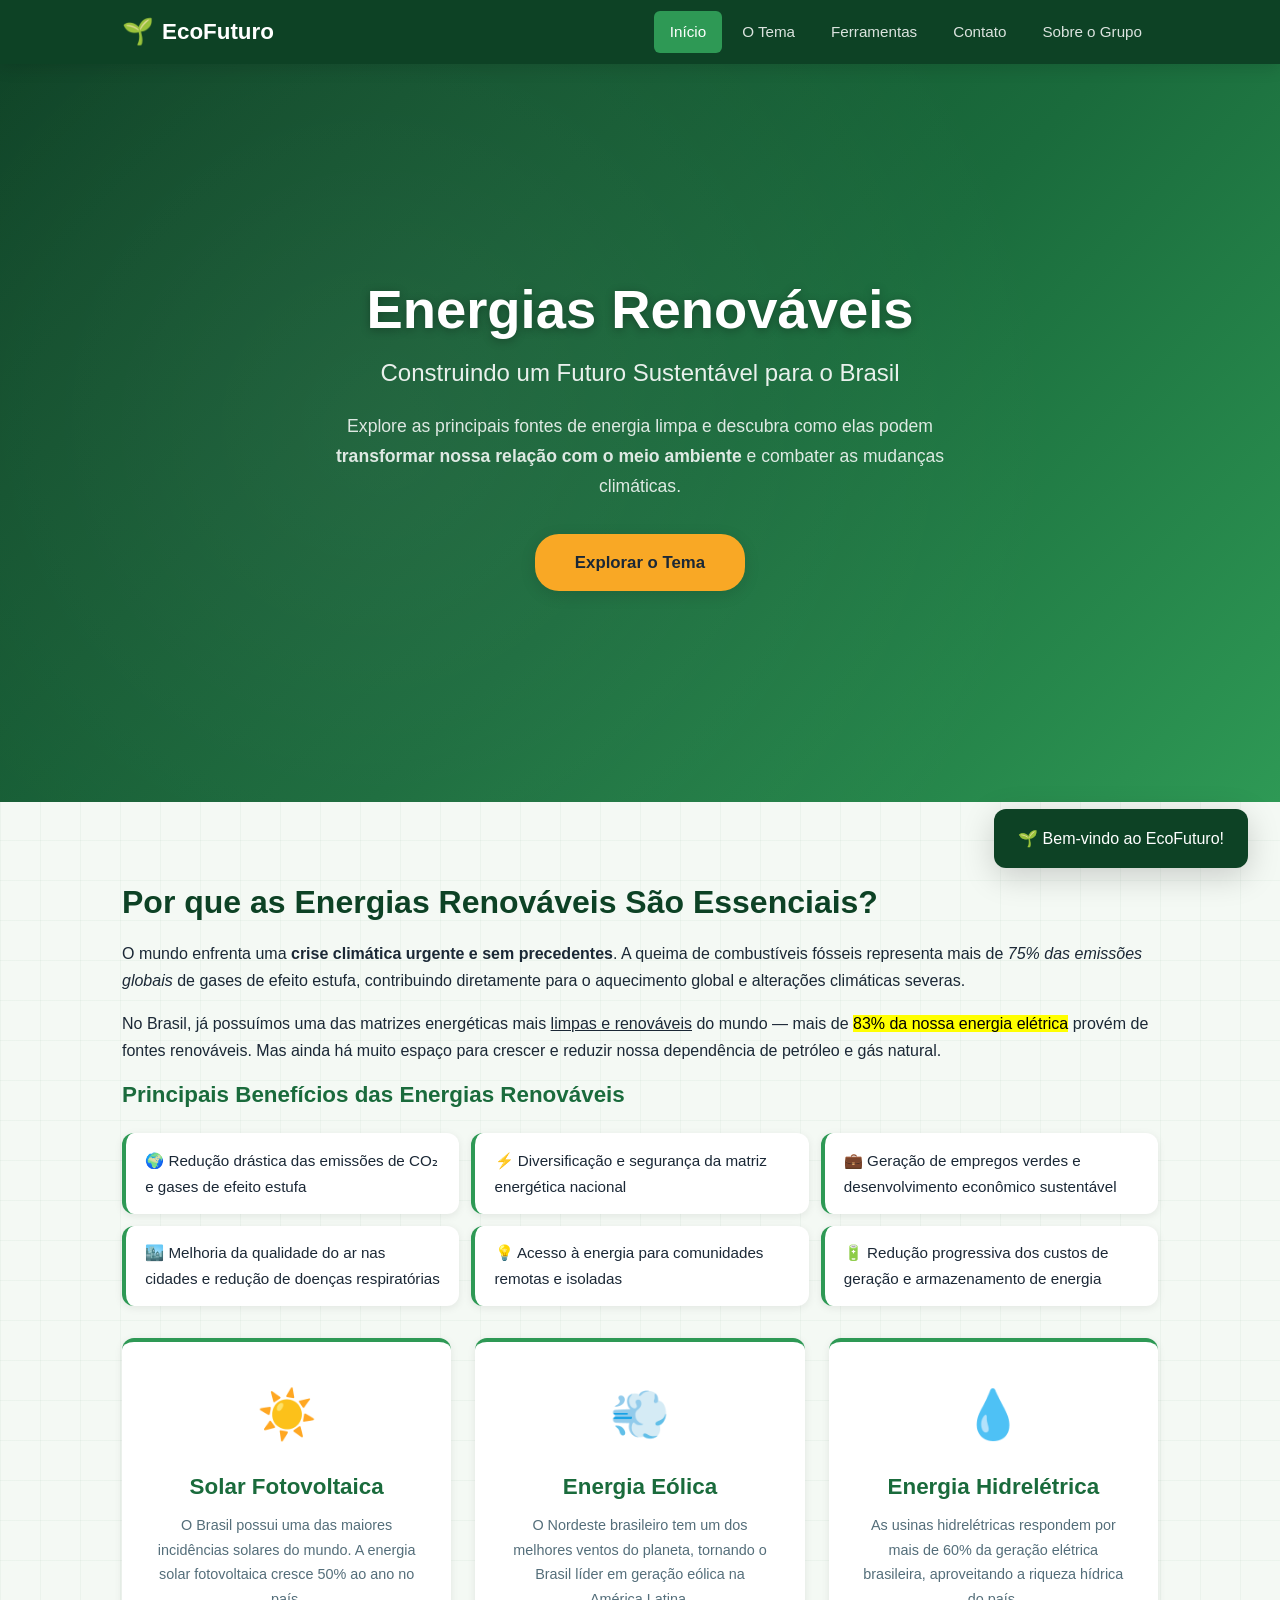
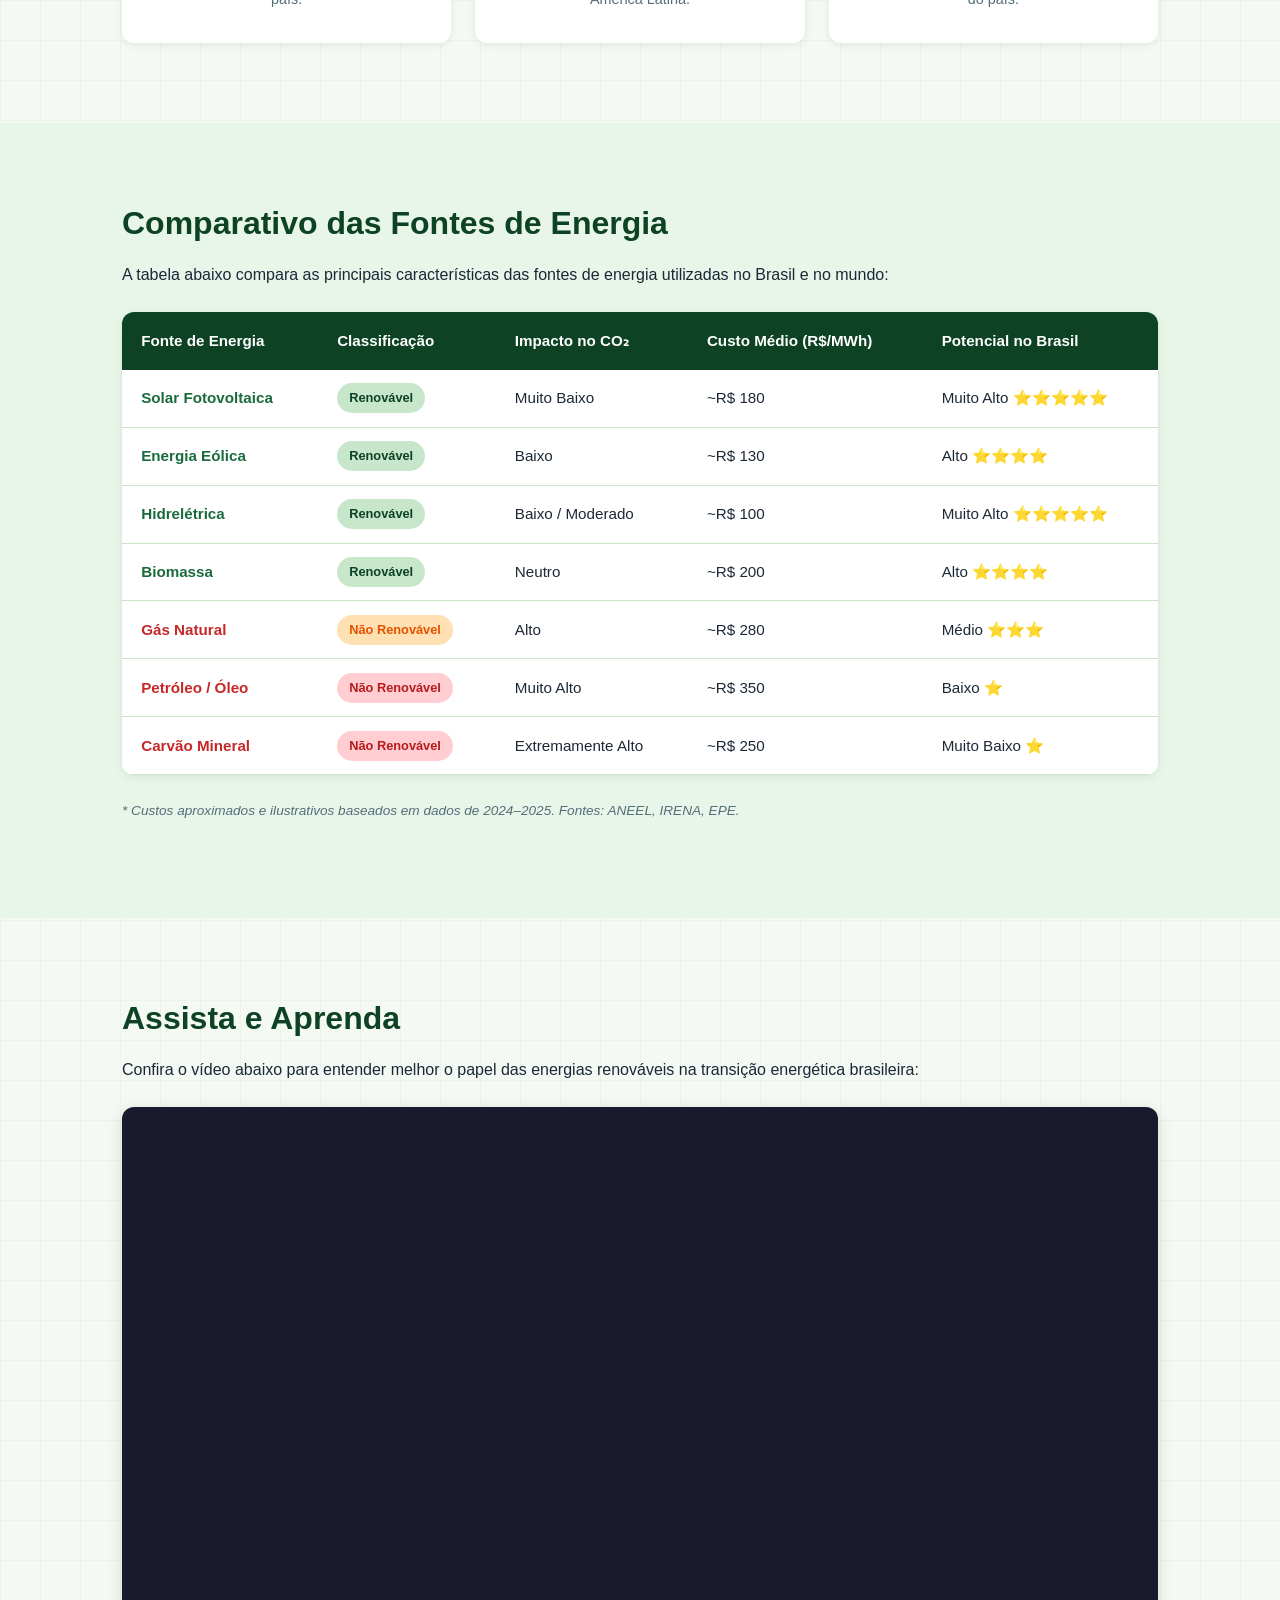
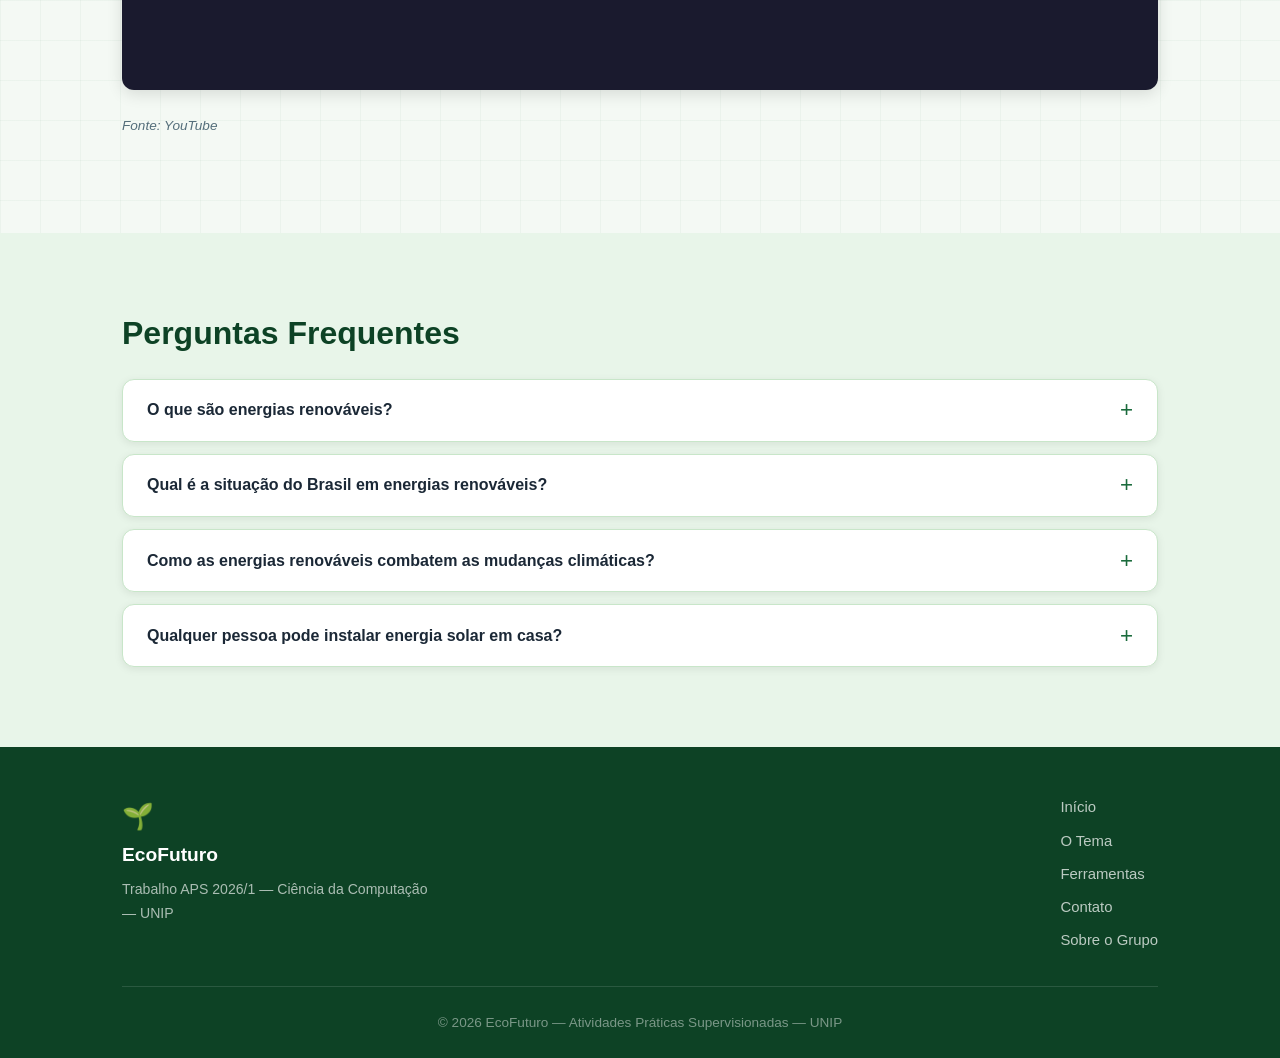
==== commit fc32e633: "Adiciona simulador solar, quiz interativo e grafico da matriz eletrica brasileira" ====
--- a/index.html
+++ b/index.html
@@ -18,7 +18,7 @@
             <div class="nav-links">
                 <a href="index.html" class="nav-link active">Início</a>
                 <a href="content.html" class="nav-link">O Tema</a>
-                <a href="calculadora.html" class="nav-link">Calculadora</a>
+                <a href="calculadora.html" class="nav-link">Ferramentas</a>
                 <a href="contact.html" class="nav-link">Contato</a>
                 <a href="about.html" class="nav-link">Sobre o Grupo</a>
             </div>
@@ -248,7 +248,7 @@
                 <nav class="footer-nav">
                     <a href="index.html">Início</a>
                     <a href="content.html">O Tema</a>
-                    <a href="calculadora.html">Calculadora</a>
+                    <a href="calculadora.html">Ferramentas</a>
                     <a href="contact.html">Contato</a>
                     <a href="about.html">Sobre o Grupo</a>
                 </nav>
--- a/style.css
+++ b/style.css
@@ -622,6 +622,86 @@
 
 #grupo-distancia { transition: all 0.3s ease; }
 
+/* ===== ABAS ===== */
+.tab-nav {
+    display: flex;
+    gap: 0.5rem;
+    margin-bottom: 2rem;
+    border-bottom: 2px solid var(--borda);
+    padding-bottom: 0;
+    flex-wrap: wrap;
+}
+.tab-btn {
+    padding: 0.65rem 1.4rem;
+    border: none;
+    background: none;
+    cursor: pointer;
+    font-size: 1rem;
+    font-family: Arial, Helvetica, sans-serif;
+    color: var(--texto-suave);
+    border-bottom: 3px solid transparent;
+    margin-bottom: -2px;
+    border-radius: var(--raio-p) var(--raio-p) 0 0;
+    transition: color var(--trans), border-color var(--trans), background var(--trans);
+}
+.tab-btn:hover { color: var(--verde); background: var(--fundo-alt); }
+.tab-btn.active { color: var(--verde); border-bottom-color: var(--verde); font-weight: 700; }
+.tab-panel { display: none; }
+.tab-panel.active { display: block; animation: fadeIn 0.3s ease; }
+
+/* ===== SIMULADOR SOLAR ===== */
+.solar-cards {
+    display: grid;
+    grid-template-columns: repeat(auto-fit, minmax(140px, 1fr));
+    gap: 1rem;
+    margin: 1.5rem 0;
+}
+.solar-card {
+    background: var(--branco);
+    border: 1px solid var(--borda);
+    border-radius: var(--raio);
+    padding: 1rem;
+    text-align: center;
+    display: flex;
+    flex-direction: column;
+    gap: 0.3rem;
+    box-shadow: var(--sombra-p);
+}
+.solar-icon { font-size: 1.6rem; }
+.solar-val { font-size: 1.1rem; font-weight: 700; color: var(--verde-escuro); }
+.solar-label { font-size: 0.78rem; color: var(--texto-suave); }
+
+/* ===== QUIZ ===== */
+.quiz-progresso-bg { background: var(--fundo-alt); border-radius: 8px; height: 8px; margin-bottom: 1rem; overflow: hidden; }
+.quiz-progresso-bar { height: 100%; background: var(--verde); border-radius: 8px; transition: width 0.5s ease; }
+.quiz-contador { font-size: 0.85rem; color: var(--texto-suave); margin-bottom: 1rem; }
+.quiz-pergunta { font-size: 1.2rem; margin-bottom: 1.25rem; color: var(--verde-escuro); }
+.quiz-opcoes { display: flex; flex-direction: column; gap: 0.6rem; margin-bottom: 1rem; }
+.quiz-opcao {
+    text-align: left;
+    padding: 0.75rem 1rem;
+    border: 2px solid var(--borda);
+    border-radius: var(--raio);
+    background: var(--branco);
+    cursor: pointer;
+    font-size: 0.95rem;
+    font-family: Arial, Helvetica, sans-serif;
+    transition: border-color var(--trans), background var(--trans);
+}
+.quiz-opcao:hover:not(:disabled) { border-color: var(--verde); background: var(--fundo-alt); }
+.quiz-opcao.correta { border-color: #2e9955; background: #e8f5e9; font-weight: 700; }
+.quiz-opcao.errada  { border-color: #e53935; background: #ffebee; }
+.quiz-feedback { padding: 1rem 1.25rem; border-radius: var(--raio); margin-top: 0.5rem; font-size: 0.95rem; }
+.feedback-ok   { background: #e8f5e9; border-left: 4px solid #2e9955; }
+.feedback-erro { background: #ffebee; border-left: 4px solid #e53935; }
+.quiz-resultado { text-align: center; padding: 2rem 1rem; }
+.quiz-score { display: flex; flex-direction: column; align-items: center; gap: 0.4rem; margin-bottom: 1rem; font-size: 2.5rem; }
+.quiz-pontos { font-size: 3rem; font-weight: 700; color: var(--verde); line-height: 1; }
+.quiz-pct { font-size: 1rem; color: var(--texto-suave); }
+
+/* ===== GRÁFICO ===== */
+.chart-wrapper { background: var(--branco); border-radius: var(--raio); padding: 1.5rem; box-shadow: var(--sombra-p); margin: 1.5rem 0; }
+
 /* página de conteúdo */
 .energy-section {
     display: grid;
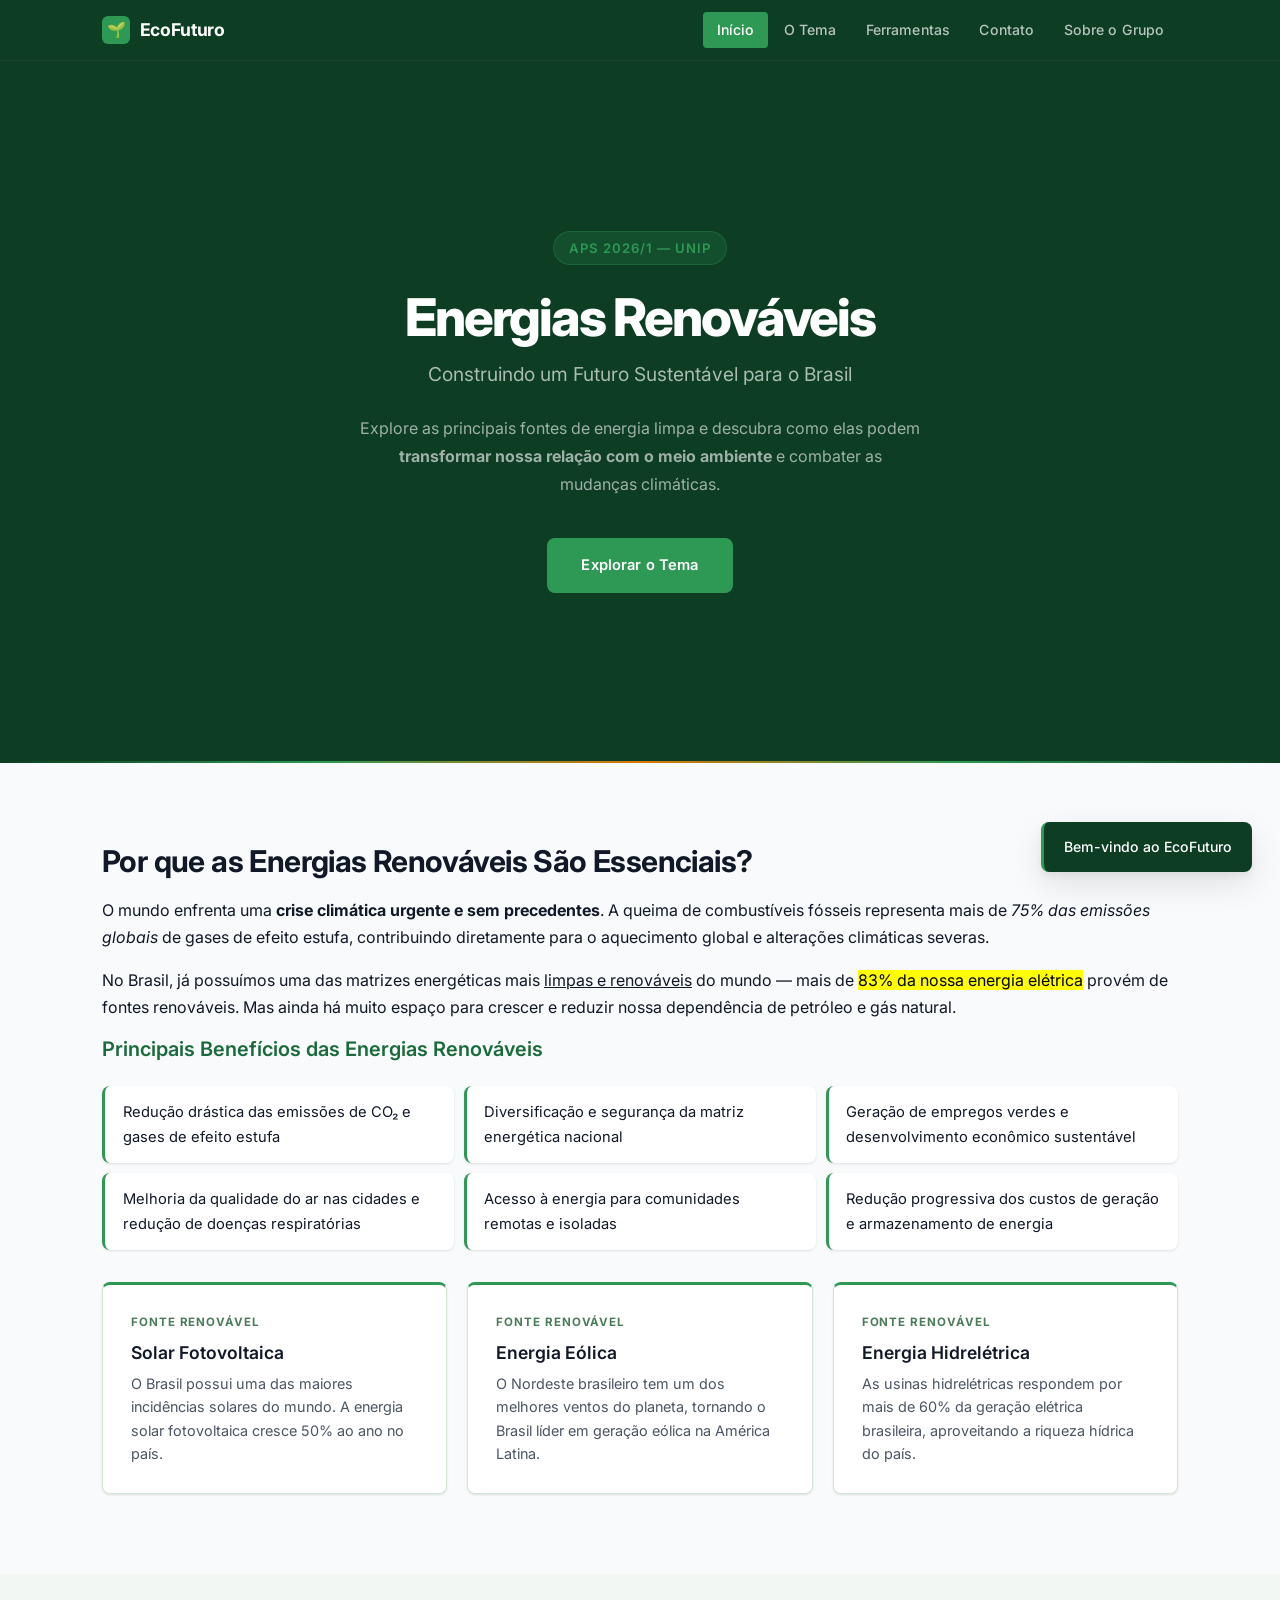
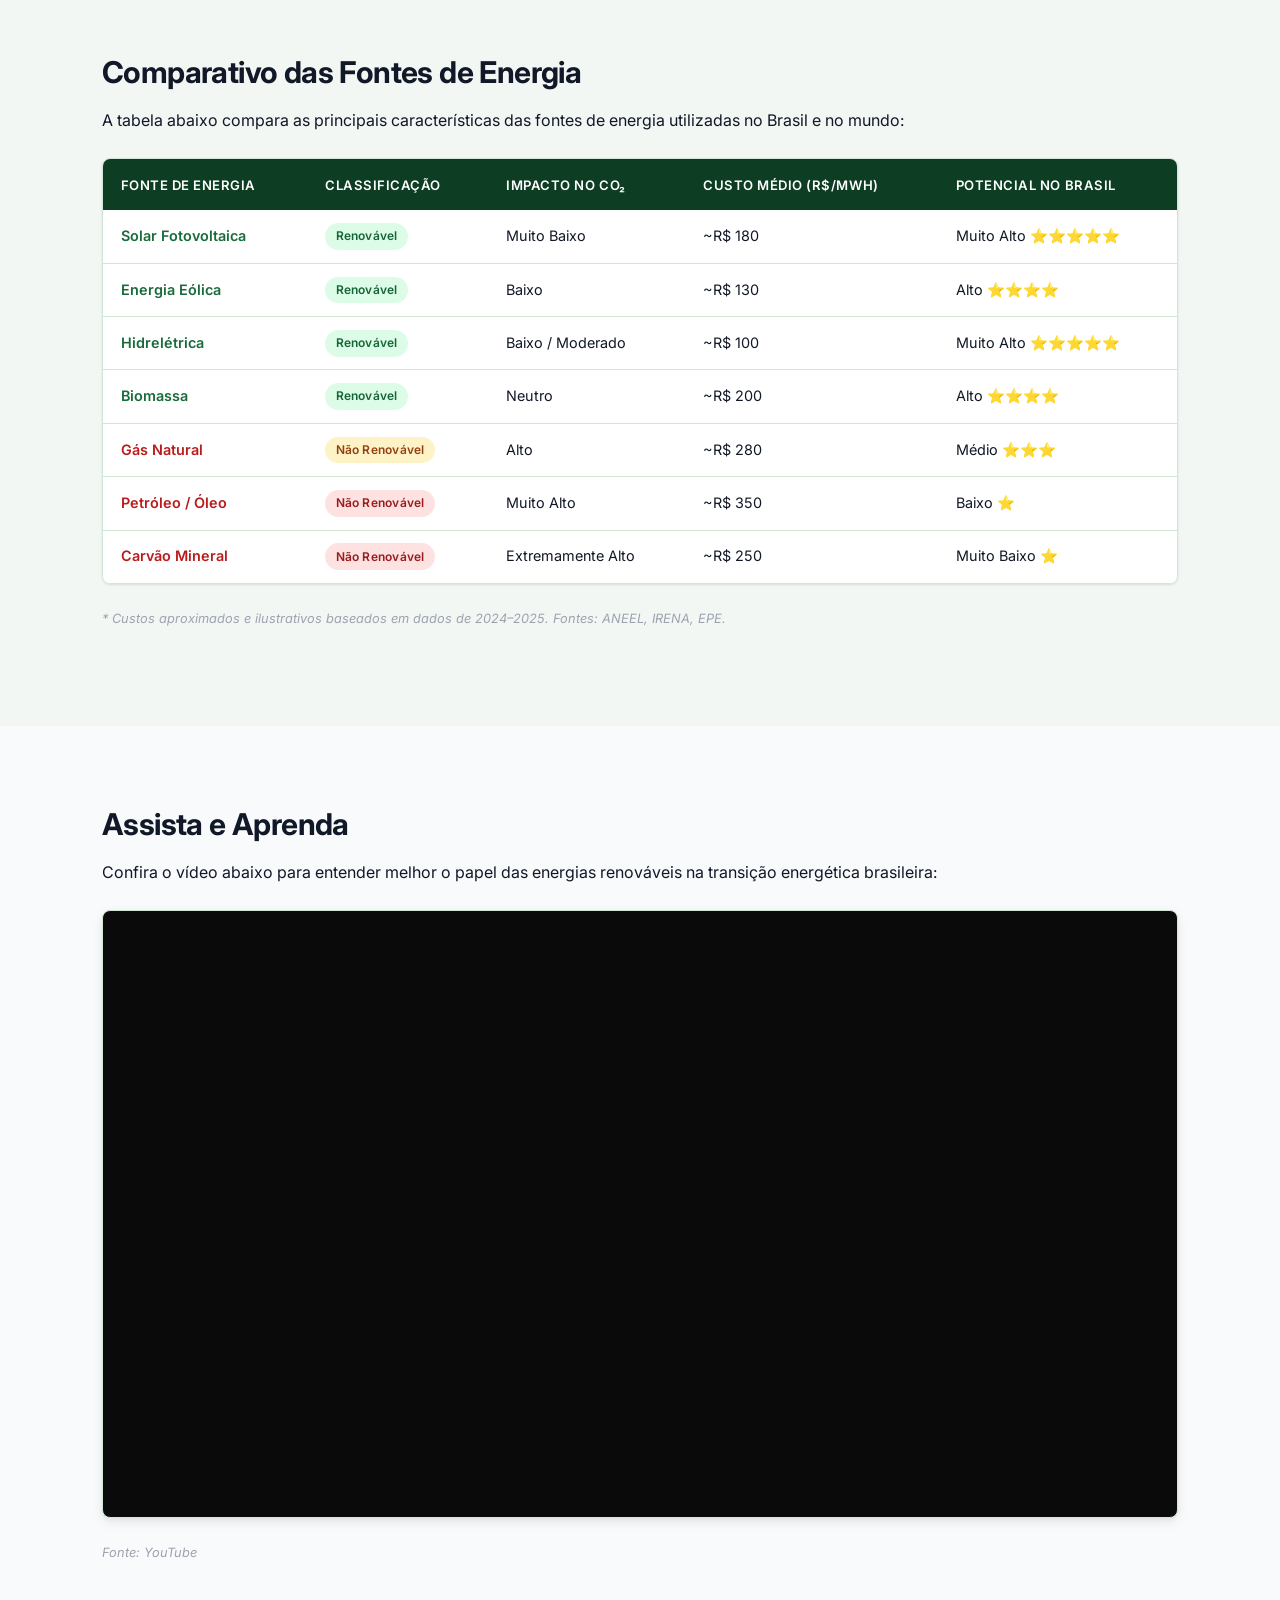
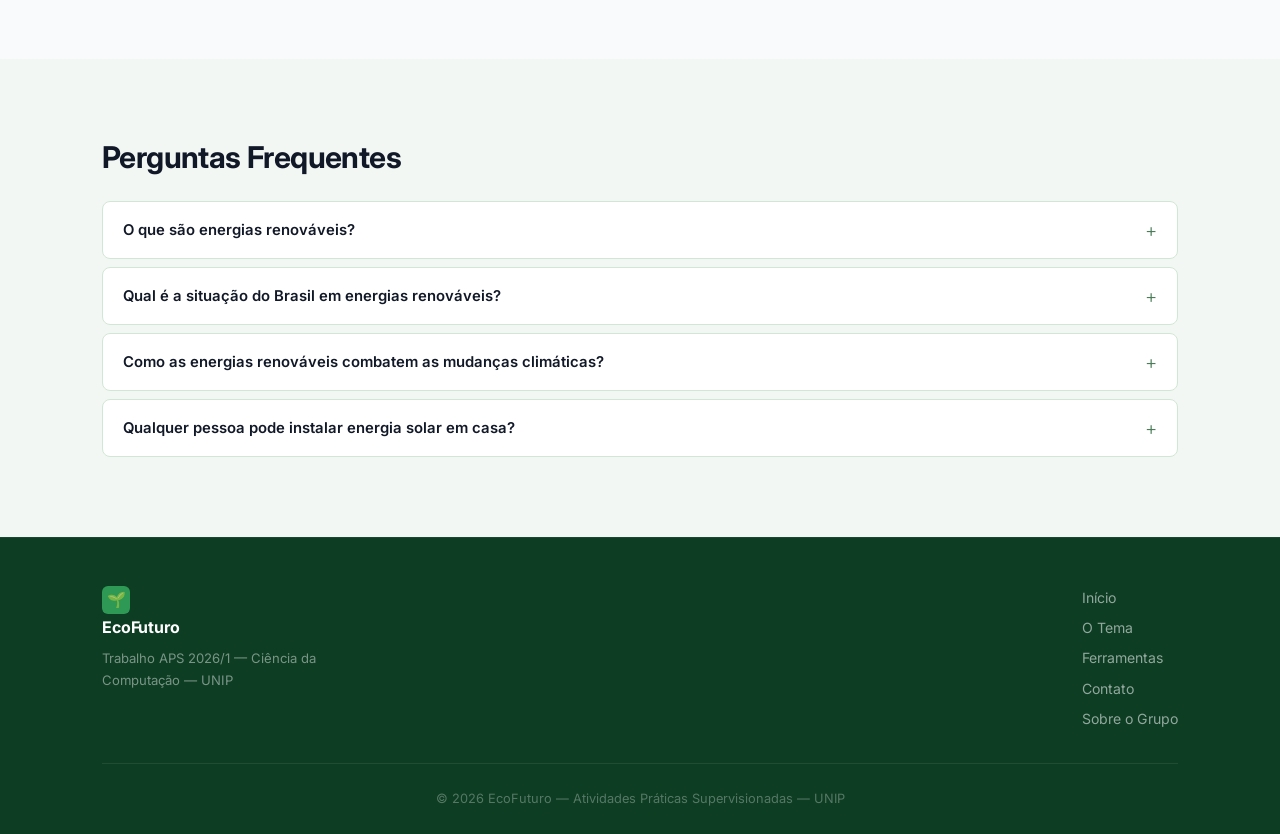
==== commit 96523589: "Redesign profissional: remove emojis decorativos, fonte Inter, layout refinado" ====
--- a/index.html
+++ b/index.html
@@ -28,6 +28,7 @@
     <!-- ===== HERO ===== -->
     <section class="hero">
         <div class="hero-content">
+            <div class="hero-eyebrow">APS 2026/1 — UNIP</div>
             <h1>Energias Renováveis</h1>
             <h2>Construindo um Futuro Sustentável para o Brasil</h2>
             <p>
@@ -61,27 +62,27 @@
 
                 <h3>Principais Benefícios das Energias Renováveis</h3>
                 <ul class="lista-beneficios">
-                    <li>🌍 Redução drástica das emissões de CO₂ e gases de efeito estufa</li>
-                    <li>⚡ Diversificação e segurança da matriz energética nacional</li>
-                    <li>💼 Geração de empregos verdes e desenvolvimento econômico sustentável</li>
-                    <li>🏙️ Melhoria da qualidade do ar nas cidades e redução de doenças respiratórias</li>
-                    <li>💡 Acesso à energia para comunidades remotas e isoladas</li>
-                    <li>🔋 Redução progressiva dos custos de geração e armazenamento de energia</li>
+                    <li>Redução drástica das emissões de CO₂ e gases de efeito estufa</li>
+                    <li>Diversificação e segurança da matriz energética nacional</li>
+                    <li>Geração de empregos verdes e desenvolvimento econômico sustentável</li>
+                    <li>Melhoria da qualidade do ar nas cidades e redução de doenças respiratórias</li>
+                    <li>Acesso à energia para comunidades remotas e isoladas</li>
+                    <li>Redução progressiva dos custos de geração e armazenamento de energia</li>
                 </ul>
 
                 <div class="cards-grid">
                     <div class="card" onmouseover="destacarCard(this)" onmouseout="normalCard(this)">
-                        <div class="card-icon">☀️</div>
+                        <span class="card-label">Fonte renovável</span>
                         <h3>Solar Fotovoltaica</h3>
                         <p>O Brasil possui uma das maiores incidências solares do mundo. A energia solar fotovoltaica cresce 50% ao ano no país.</p>
                     </div>
                     <div class="card" onmouseover="destacarCard(this)" onmouseout="normalCard(this)">
-                        <div class="card-icon">💨</div>
+                        <span class="card-label">Fonte renovável</span>
                         <h3>Energia Eólica</h3>
                         <p>O Nordeste brasileiro tem um dos melhores ventos do planeta, tornando o Brasil líder em geração eólica na América Latina.</p>
                     </div>
                     <div class="card" onmouseover="destacarCard(this)" onmouseout="normalCard(this)">
-                        <div class="card-icon">💧</div>
+                        <span class="card-label">Fonte renovável</span>
                         <h3>Energia Hidrelétrica</h3>
                         <p>As usinas hidrelétricas respondem por mais de 60% da geração elétrica brasileira, aproveitando a riqueza hídrica do país.</p>
                     </div>
--- a/style.css
+++ b/style.css
@@ -1,312 +1,333 @@
-/* variáveis de cor */
+@import url('https://fonts.googleapis.com/css2?family=Inter:wght@400;500;600;700;800&display=swap');
+
+/* ==========================================================================
+   VARIÁVEIS — paleta e tokens de design
+   ========================================================================== */
 :root {
-    --verde: #1a6b3c;
-    --verde-claro: #2e9955;
-    --verde-escuro: #0d4225;
-    --amarelo: #f9a825;
-    --amarelo-claro: #ffc107;
-    --fundo: #f4f9f4;
-    --fundo-alt: #e8f5e9;
-    --texto: #1b2836;
-    --texto-suave: #546e7a;
-    --branco: #ffffff;
-    --borda: #c8e6c9;
-    --sombra-p: 0 2px 8px rgba(0,0,0,0.08);
-    --sombra-m: 0 4px 16px rgba(0,0,0,0.12);
-    --sombra-g: 0 8px 32px rgba(0,0,0,0.18);
-    --raio: 12px;
-    --raio-p: 6px;
-    --raio-g: 24px;
-    --trans: 0.3s ease;
-}
-
-* {
-    box-sizing: border-box;
-    margin: 0;
-    padding: 0;
-}
+    --verde:        #1a6b3c;
+    --verde-claro:  #2e9955;
+    --verde-escuro: #0d3d23;
+    --verde-muted:  #4a7c59;
+    --acento:       #d97706;
+    --fundo:        #f9fafb;
+    --fundo-alt:    #f3f7f4;
+    --texto:        #111827;
+    --texto-suave:  #4b5563;
+    --texto-claro:  #9ca3af;
+    --branco:       #ffffff;
+    --borda:        #d1e7d5;
+    --borda-forte:  #a7c4ae;
+    --sombra-p: 0 1px 3px rgba(0,0,0,0.07), 0 1px 2px rgba(0,0,0,0.04);
+    --sombra-m: 0 4px 12px rgba(0,0,0,0.08), 0 2px 4px rgba(0,0,0,0.04);
+    --sombra-g: 0 12px 32px rgba(0,0,0,0.10), 0 4px 8px rgba(0,0,0,0.06);
+    --raio:   8px;
+    --raio-p: 4px;
+    --raio-g: 14px;
+    --trans:  0.2s ease;
+}
+
+/* ==========================================================================
+   RESET E BASE
+   ========================================================================== */
+*, *::before, *::after { box-sizing: border-box; margin: 0; padding: 0; }
 
 body {
-    font-family: Arial, Helvetica, sans-serif;
+    font-family: 'Inter', Arial, Helvetica, sans-serif;
     font-size: 16px;
     line-height: 1.7;
     color: var(--texto);
     background-color: var(--fundo);
-    background-image:
-        linear-gradient(rgba(26, 107, 60, 0.04) 1px, transparent 1px),
-        linear-gradient(90deg, rgba(26, 107, 60, 0.04) 1px, transparent 1px);
-    background-size: 40px 40px;
-}
-
-h1, h2, h3, h4 {
-    line-height: 1.3;
-    font-weight: 700;
-    color: var(--verde-escuro);
-}
-
-h1 { font-size: 2.8rem; }
-h2 { font-size: 2rem; margin-bottom: 1rem; }
-h3 { font-size: 1.4rem; margin-bottom: 0.75rem; color: var(--verde); }
-
-p { margin-bottom: 1rem; }
-
+    -webkit-font-smoothing: antialiased;
+}
+
+h1, h2, h3, h4 { line-height: 1.25; font-weight: 700; color: var(--texto); }
+h1 { font-size: 2.75rem; letter-spacing: -0.03em; }
+h2 { font-size: 1.875rem; letter-spacing: -0.02em; margin-bottom: 1rem; }
+h3 { font-size: 1.25rem; font-weight: 600; margin-bottom: 0.6rem; color: var(--verde); }
+h4 { font-size: 1rem; font-weight: 600; }
+
+p { margin-bottom: 1rem; color: var(--texto); }
 a { color: var(--verde); text-decoration: none; }
 a:hover { color: var(--verde-claro); text-decoration: underline; }
-
-img { max-width: 100%; height: auto; border-radius: var(--raio); }
-
-/* menu de navegação com flexbox */
+img { max-width: 100%; height: auto; border-radius: var(--raio); display: block; }
+
+/* ==========================================================================
+   NAVEGAÇÃO — Flexbox, sticky, dark
+   ========================================================================== */
 #navbar {
     position: sticky;
     top: 0;
     z-index: 100;
     background-color: var(--verde-escuro);
-    box-shadow: var(--sombra-m);
+    border-bottom: 1px solid rgba(255,255,255,0.06);
 }
 
 .nav-container {
     display: flex;
     justify-content: space-between;
     align-items: center;
-    max-width: 1100px;
+    max-width: 1140px;
     margin: 0 auto;
     padding: 0 2rem;
-    height: 64px;
+    height: 60px;
 }
 
 .nav-brand {
     display: flex;
     align-items: center;
-    gap: 0.5rem;
+    gap: 0.6rem;
     color: var(--branco);
-    font-size: 1.4rem;
+    font-size: 1.1rem;
     font-weight: 700;
+    letter-spacing: -0.01em;
     text-decoration: none;
 }
-
-.nav-brand:hover { text-decoration: none; color: var(--amarelo-claro); }
-.brand-icon { font-size: 1.6rem; }
-
-.nav-links { display: flex; gap: 0.25rem; }
+.nav-brand:hover { color: rgba(255,255,255,0.8); text-decoration: none; }
+
+/* Marcador verde no lugar do emoji */
+.brand-icon {
+    width: 28px;
+    height: 28px;
+    background: var(--verde-claro);
+    border-radius: 6px;
+    display: flex;
+    align-items: center;
+    justify-content: center;
+    font-size: 0.95rem;
+    flex-shrink: 0;
+}
+
+.nav-links { display: flex; gap: 0.125rem; }
 
 .nav-link {
-    color: rgba(255,255,255,0.85);
-    padding: 0.5rem 1rem;
+    color: rgba(255,255,255,0.7);
+    padding: 0.4rem 0.85rem;
     border-radius: var(--raio-p);
-    font-size: 0.95rem;
+    font-size: 0.88rem;
     font-weight: 500;
     transition: background var(--trans), color var(--trans);
     text-decoration: none;
-}
-
-.nav-link:hover,
-.nav-link.active {
-    background-color: var(--verde-claro);
-    color: var(--branco);
-    text-decoration: none;
-}
-
-/* hero */
+    letter-spacing: 0.01em;
+}
+.nav-link:hover { background: rgba(255,255,255,0.08); color: var(--branco); text-decoration: none; }
+.nav-link.active { background: var(--verde-claro); color: var(--branco); }
+
+/* ==========================================================================
+   HERO — Limpo, dark, tipografia forte
+   ========================================================================== */
 .hero {
-    background: linear-gradient(135deg, var(--verde-escuro) 0%, var(--verde) 55%, var(--verde-claro) 100%);
-    min-height: 82vh;
+    background: var(--verde-escuro);
+    min-height: 78vh;
     display: flex;
     align-items: center;
     justify-content: center;
     text-align: center;
-    padding: 4rem 2rem;
+    padding: 5rem 2rem;
     position: relative;
     overflow: hidden;
 }
 
-.hero::before {
+/* Linha de acento na base do hero */
+.hero::after {
     content: '';
     position: absolute;
-    inset: 0;
-    background: radial-gradient(circle at 30% 50%, rgba(255,255,255,0.06) 0%, transparent 70%);
-}
-
-.hero-content { position: relative; max-width: 820px; }
+    bottom: 0; left: 0; right: 0;
+    height: 2px;
+    background: linear-gradient(90deg, transparent, var(--verde-claro), var(--acento), var(--verde-claro), transparent);
+}
+
+.hero-content { position: relative; max-width: 760px; }
 
 .hero-content h1 {
     color: var(--branco);
-    font-size: 3.4rem;
-    margin-bottom: 0.75rem;
-    text-shadow: 0 2px 10px rgba(0,0,0,0.3);
+    font-size: 3.25rem;
+    font-weight: 800;
+    margin-bottom: 1rem;
+    letter-spacing: -0.04em;
+    line-height: 1.1;
+}
+
+.hero-eyebrow {
+    display: inline-block;
+    background: rgba(46,153,85,0.2);
+    color: var(--verde-claro);
+    border: 1px solid rgba(46,153,85,0.3);
+    padding: 0.3rem 0.9rem;
+    border-radius: 999px;
+    font-size: 0.82rem;
+    font-weight: 600;
+    letter-spacing: 0.08em;
+    text-transform: uppercase;
+    margin-bottom: 1.5rem;
 }
 
 .hero-content h2 {
-    color: rgba(255,255,255,0.9);
-    font-size: 1.5rem;
+    color: rgba(255,255,255,0.65);
+    font-size: 1.2rem;
     font-weight: 400;
-    margin-bottom: 1.5rem;
+    margin-bottom: 1.75rem;
+    letter-spacing: 0;
 }
 
 .hero-content p {
-    color: rgba(255,255,255,0.85);
-    font-size: 1.1rem;
-    margin-bottom: 2rem;
-    max-width: 620px;
+    color: rgba(255,255,255,0.6);
+    font-size: 1rem;
+    margin-bottom: 2.5rem;
+    max-width: 560px;
     margin-left: auto;
     margin-right: auto;
+    line-height: 1.75;
 }
 
 .btn-primary {
     display: inline-block;
-    background-color: var(--amarelo);
-    color: var(--texto);
-    padding: 0.9rem 2.5rem;
-    border-radius: var(--raio-g);
-    font-size: 1.05rem;
-    font-weight: 700;
+    background-color: var(--verde-claro);
+    color: var(--branco);
+    padding: 0.8rem 2rem;
+    border-radius: var(--raio);
+    font-size: 0.92rem;
+    font-weight: 600;
+    letter-spacing: 0.01em;
     text-decoration: none;
-    transition: background var(--trans), transform var(--trans), box-shadow var(--trans);
+    transition: background var(--trans), box-shadow var(--trans);
+    border: 2px solid transparent;
+}
+.btn-primary:hover {
+    background-color: var(--branco);
+    color: var(--verde);
+    text-decoration: none;
     box-shadow: var(--sombra-m);
 }
 
-.btn-primary:hover {
-    background-color: var(--amarelo-claro);
-    transform: translateY(-2px);
-    box-shadow: var(--sombra-g);
-    text-decoration: none;
-    color: var(--texto);
-}
-
-.container {
-    max-width: 1100px;
-    margin: 0 auto;
-    padding: 0 2rem;
-}
-
+/* ==========================================================================
+   LAYOUT GERAL
+   ========================================================================== */
+.container { max-width: 1140px; margin: 0 auto; padding: 0 2rem; }
 .section { padding: 5rem 0; }
-.section-alt { background-color: var(--fundo-alt); background-image: none; }
-
-/* listas */
+.section-alt { background-color: var(--fundo-alt); }
+
+/* ==========================================================================
+   LISTAS
+   ========================================================================== */
 .lista-beneficios {
     list-style: none;
     padding: 0;
     margin: 1.5rem 0;
     display: grid;
     grid-template-columns: repeat(auto-fit, minmax(280px, 1fr));
-    gap: 0.75rem;
-}
-
+    gap: 0.6rem;
+}
 .lista-beneficios li {
     background-color: var(--branco);
-    padding: 0.9rem 1.2rem;
-    border-radius: var(--raio);
-    border-left: 4px solid var(--verde-claro);
-    font-size: 0.95rem;
+    padding: 0.85rem 1.1rem;
+    border-radius: var(--raio);
+    border-left: 3px solid var(--verde-claro);
+    font-size: 0.92rem;
     box-shadow: var(--sombra-p);
-}
-
-.content-list {
-    list-style: none;
-    padding: 0;
-    margin: 1rem 0 1.5rem;
-}
-
+    color: var(--texto);
+}
+
+.content-list { list-style: none; padding: 0; margin: 1rem 0 1.5rem; }
 .content-list li {
-    padding: 0.6rem 0 0.6rem 1.5rem;
+    padding: 0.55rem 0 0.55rem 1.25rem;
     position: relative;
     border-bottom: 1px solid var(--borda);
-    color: var(--texto);
-}
-
-.content-list li::before {
-    content: '▸';
-    position: absolute;
-    left: 0;
-    color: var(--verde);
-    font-weight: bold;
-}
-
-.ordered-list {
-    padding-left: 1.5rem;
-    margin: 1rem 0 1.5rem;
-    counter-reset: ol;
-    list-style: none;
-}
-
+    font-size: 0.93rem;
+}
+.content-list li::before { content: '–'; position: absolute; left: 0; color: var(--verde-muted); }
+.content-list li:last-child { border-bottom: none; }
+
+.ordered-list { padding-left: 0; margin: 1rem 0 1.5rem; list-style: none; counter-reset: ol; }
 .ordered-list li {
     counter-increment: ol;
-    padding: 0.6rem 0 0.6rem 2.5rem;
+    padding: 0.6rem 0 0.6rem 2.25rem;
     border-bottom: 1px solid var(--borda);
     position: relative;
-}
-
+    font-size: 0.93rem;
+}
 .ordered-list li::before {
-    content: counter(ol) ".";
-    position: absolute;
-    left: 0;
-    top: 0.6rem;
+    content: counter(ol);
+    position: absolute; left: 0; top: 0.65rem;
+    width: 1.4rem; height: 1.4rem;
+    background: var(--verde);
+    color: white;
+    border-radius: 50%;
+    font-size: 0.72rem;
     font-weight: 700;
-    color: var(--verde);
-}
-
-/* cards */
+    display: flex; align-items: center; justify-content: center;
+}
+
+/* ==========================================================================
+   CARDS
+   ========================================================================== */
 .cards-grid {
     display: grid;
-    grid-template-columns: repeat(auto-fit, minmax(250px, 1fr));
-    gap: 1.5rem;
+    grid-template-columns: repeat(auto-fit, minmax(240px, 1fr));
+    gap: 1.25rem;
     margin-top: 2rem;
 }
 
 .card {
     background: var(--branco);
     border-radius: var(--raio);
-    padding: 2rem;
-    text-align: center;
+    padding: 1.75rem;
     box-shadow: var(--sombra-p);
+    border: 1px solid var(--borda);
+    border-top: 3px solid var(--verde-claro);
     transition: transform var(--trans), box-shadow var(--trans);
     cursor: default;
-    border-top: 4px solid var(--verde-claro);
-}
-
-.card-icon { font-size: 3rem; margin-bottom: 1rem; }
-.card h3 { color: var(--verde); }
-.card p { color: var(--texto-suave); font-size: 0.9rem; margin: 0; }
-
-/* tabela */
+    text-align: left;
+}
+.card:hover { transform: translateY(-3px); box-shadow: var(--sombra-m); }
+
+.card-label {
+    font-size: 0.72rem;
+    font-weight: 700;
+    letter-spacing: 0.08em;
+    text-transform: uppercase;
+    color: var(--verde-muted);
+    margin-bottom: 0.6rem;
+    display: block;
+}
+.card h3 { color: var(--texto); font-size: 1.1rem; margin-bottom: 0.5rem; }
+.card p { color: var(--texto-suave); font-size: 0.9rem; margin: 0; line-height: 1.6; }
+
+/* ==========================================================================
+   TABELA
+   ========================================================================== */
 .table-wrapper {
     overflow-x: auto;
     margin: 1.5rem 0;
     border-radius: var(--raio);
+    border: 1px solid var(--borda);
     box-shadow: var(--sombra-p);
 }
-
-table {
-    width: 100%;
-    border-collapse: collapse;
-    background: var(--branco);
-    font-size: 0.95rem;
-}
-
+table { width: 100%; border-collapse: collapse; background: var(--branco); font-size: 0.9rem; }
 thead tr { background-color: var(--verde-escuro); color: var(--branco); }
-thead th { padding: 1rem 1.2rem; text-align: left; font-weight: 700; }
-
+thead th { padding: 0.9rem 1.1rem; text-align: left; font-weight: 600; font-size: 0.82rem; letter-spacing: 0.04em; text-transform: uppercase; }
 tbody tr { border-bottom: 1px solid var(--borda); transition: background var(--trans); }
-tbody tr:hover { background-color: #f1f8e9; }
-tbody td { padding: 0.85rem 1.2rem; }
-
+tbody tr:last-child { border-bottom: none; }
+tbody tr:hover { background-color: var(--fundo-alt); }
+tbody td { padding: 0.8rem 1.1rem; }
 .row-renovavel td:first-child { font-weight: 600; color: var(--verde); }
-.row-nao-renovavel td:first-child { font-weight: 600; color: #c62828; }
+.row-nao-renovavel td:first-child { font-weight: 600; color: #b91c1c; }
 
 .badge {
     display: inline-block;
-    padding: 0.25rem 0.75rem;
+    padding: 0.2rem 0.65rem;
     border-radius: 999px;
-    font-size: 0.8rem;
-    font-weight: 700;
-}
-
-.badge-green { background-color: #c8e6c9; color: var(--verde-escuro); }
-.badge-orange { background-color: #ffe0b2; color: #e65100; }
-.badge-red { background-color: #ffcdd2; color: #b71c1c; }
-
-.table-note { font-size: 0.85rem; color: var(--texto-suave); margin-top: 0.5rem; }
-
-/* vídeo */
+    font-size: 0.75rem;
+    font-weight: 600;
+    letter-spacing: 0.02em;
+}
+.badge-green  { background: #dcfce7; color: #166534; }
+.badge-orange { background: #fef3c7; color: #92400e; }
+.badge-red    { background: #fee2e2; color: #991b1b; }
+.table-note   { font-size: 0.8rem; color: var(--texto-claro); margin-top: 0.5rem; }
+
+/* ==========================================================================
+   VÍDEO
+   ========================================================================== */
 .video-wrapper {
     position: relative;
     padding-bottom: 56.25%;
@@ -315,522 +336,391 @@
     border-radius: var(--raio);
     box-shadow: var(--sombra-m);
     margin: 1.5rem 0;
-    background-color: #1a1a2e;
-}
-
-.video-wrapper iframe {
-    position: absolute;
-    top: 0; left: 0;
-    width: 100%; height: 100%;
-    border: none;
-}
-
-.video-caption { font-size: 0.85rem; color: var(--texto-suave); margin-top: 0.5rem; }
-
-/* accordion */
-.accordion { display: flex; flex-direction: column; gap: 0.75rem; margin-top: 1.5rem; }
-
+    background: #0a0a0a;
+    border: 1px solid var(--borda);
+}
+.video-wrapper iframe { position: absolute; top: 0; left: 0; width: 100%; height: 100%; border: none; }
+.video-caption { font-size: 0.8rem; color: var(--texto-claro); margin-top: 0.5rem; }
+
+/* ==========================================================================
+   ACCORDION
+   ========================================================================== */
+.accordion { display: flex; flex-direction: column; gap: 0.5rem; margin-top: 1.5rem; }
 .accordion-item {
     background: var(--branco);
     border-radius: var(--raio);
     overflow: hidden;
-    box-shadow: var(--sombra-p);
     border: 1px solid var(--borda);
 }
-
 .accordion-btn {
     display: flex;
     justify-content: space-between;
     align-items: center;
     width: 100%;
-    padding: 1.1rem 1.5rem;
+    padding: 1rem 1.25rem;
     background: none;
     border: none;
     cursor: pointer;
-    font-size: 1rem;
+    font-size: 0.93rem;
     font-weight: 600;
     color: var(--texto);
     text-align: left;
     font-family: inherit;
-    transition: background var(--trans), color var(--trans);
-}
-
-.accordion-btn:hover { background-color: var(--fundo-alt); color: var(--verde); }
-
-.accordion-icon {
-    font-size: 1.4rem;
-    font-weight: 300;
-    color: var(--verde);
-    flex-shrink: 0;
-    margin-left: 1rem;
-}
-
-.accordion-content {
-    display: none;
-    padding: 0 1.5rem 1.2rem;
-    color: var(--texto-suave);
-    line-height: 1.7;
-}
-
+    transition: background var(--trans);
+}
+.accordion-btn:hover { background: var(--fundo-alt); }
+.accordion-icon { font-size: 1.2rem; font-weight: 300; color: var(--verde-muted); flex-shrink: 0; margin-left: 1rem; }
+.accordion-content { display: none; padding: 0 1.25rem 1rem; color: var(--texto-suave); font-size: 0.92rem; line-height: 1.7; }
 .accordion-content.open { display: block; }
 .accordion-content p { margin: 0; }
 
-/* toast */
+/* ==========================================================================
+   TOAST
+   ========================================================================== */
 .toast {
     position: fixed;
-    bottom: 2rem;
-    right: 2rem;
-    background-color: var(--verde-escuro);
+    bottom: 1.75rem;
+    right: 1.75rem;
+    background: var(--verde-escuro);
     color: var(--branco);
-    padding: 1rem 1.5rem;
+    padding: 0.8rem 1.25rem;
     border-radius: var(--raio);
     box-shadow: var(--sombra-g);
-    font-size: 1rem;
+    font-size: 0.88rem;
+    font-weight: 500;
     z-index: 999;
     opacity: 0;
-    transform: translateY(20px);
-    transition: opacity 0.4s ease, transform 0.4s ease;
+    transform: translateY(12px);
+    transition: opacity 0.35s ease, transform 0.35s ease;
     pointer-events: none;
-}
-
+    border-left: 3px solid var(--verde-claro);
+}
 .toast.toast-visible { opacity: 1; transform: translateY(0); }
 
-/* formulário */
-.form-page-wrapper { max-width: 750px; margin: 0 auto; }
-
-.form-container {
-    background: var(--branco);
-    padding: 2.5rem;
-    border-radius: var(--raio-g);
-    box-shadow: var(--sombra-m);
-}
-
-.form-group { margin-bottom: 1.5rem; }
-
-.form-group label {
-    display: block;
-    font-weight: 600;
-    margin-bottom: 0.4rem;
-    color: var(--texto);
-    font-size: 0.95rem;
-}
+/* ==========================================================================
+   FORMULÁRIO
+   ========================================================================== */
+.form-page-wrapper { max-width: 680px; margin: 0 auto; }
+.form-container { background: var(--branco); padding: 2.5rem; border-radius: var(--raio-g); box-shadow: var(--sombra-m); border: 1px solid var(--borda); }
+.form-container h2 { margin-bottom: 0.4rem; }
+.form-container > p { color: var(--texto-suave); font-size: 0.9rem; margin-bottom: 2rem; }
+
+.form-group { margin-bottom: 1.25rem; }
+.form-group label { display: block; font-weight: 500; margin-bottom: 0.35rem; color: var(--texto); font-size: 0.88rem; }
 
 .form-group input[type="text"],
 .form-group input[type="email"],
 .form-group input[type="tel"],
 .form-group input[type="date"],
+.form-group input[type="number"],
 .form-group select,
 .form-group textarea {
     width: 100%;
-    padding: 0.75rem 1rem;
-    border: 2px solid var(--borda);
-    border-radius: var(--raio-p);
-    font-size: 1rem;
+    padding: 0.65rem 0.9rem;
+    border: 1.5px solid var(--borda-forte);
+    border-radius: var(--raio);
+    font-size: 0.93rem;
     font-family: inherit;
     color: var(--texto);
-    background-color: var(--fundo);
+    background-color: var(--branco);
     transition: border-color var(--trans), box-shadow var(--trans);
     outline: none;
 }
-
 .form-group input:focus,
 .form-group select:focus,
 .form-group textarea:focus {
     border-color: var(--verde-claro);
-    box-shadow: 0 0 0 3px rgba(46, 153, 85, 0.15);
-}
-
-.form-group textarea { resize: vertical; min-height: 130px; }
-
-.radio-group,
-.checkbox-group {
-    display: flex;
-    gap: 1.5rem;
-    flex-wrap: wrap;
-    margin-top: 0.4rem;
-    align-items: center;
-}
-
-.radio-label,
-.checkbox-label {
-    display: flex;
-    align-items: center;
-    gap: 0.5rem;
-    cursor: pointer;
-    font-weight: normal;
-    font-size: 0.95rem;
-}
-
-.radio-label input,
-.checkbox-label input {
-    width: 18px;
-    height: 18px;
-    cursor: pointer;
-    accent-color: var(--verde);
-}
+    box-shadow: 0 0 0 3px rgba(46,153,85,0.12);
+}
+.form-group textarea { resize: vertical; min-height: 120px; }
+
+.radio-group, .checkbox-group { display: flex; gap: 1.25rem; flex-wrap: wrap; margin-top: 0.4rem; }
+.radio-label, .checkbox-label { display: flex; align-items: center; gap: 0.45rem; cursor: pointer; font-size: 0.9rem; font-weight: 400; }
+.radio-label input, .checkbox-label input { width: 16px; height: 16px; cursor: pointer; accent-color: var(--verde); }
 
 .btn-submit {
     display: block;
     width: 100%;
-    padding: 1rem;
+    padding: 0.85rem;
     background-color: var(--verde);
     color: var(--branco);
     border: none;
     border-radius: var(--raio);
-    font-size: 1.1rem;
-    font-weight: 700;
+    font-size: 0.95rem;
+    font-weight: 600;
     cursor: pointer;
-    transition: background var(--trans), transform var(--trans);
+    letter-spacing: 0.01em;
+    transition: background var(--trans);
     font-family: inherit;
-}
-
-.btn-submit:hover { background-color: var(--verde-claro); transform: translateY(-2px); }
+    margin-top: 0.5rem;
+}
+.btn-submit:hover { background-color: var(--verde-claro); }
 
 .form-success {
     display: none;
-    background-color: #c8e6c9;
-    color: var(--verde-escuro);
-    padding: 1.5rem;
+    background: #f0fdf4;
+    color: #166534;
+    padding: 1.25rem;
     border-radius: var(--raio);
     text-align: center;
-    margin-top: 1.5rem;
-    font-size: 1.05rem;
+    margin-top: 1.25rem;
+    font-size: 0.93rem;
     font-weight: 600;
-    border: 2px solid var(--verde-claro);
-}
-
-.required-note { font-size: 0.85rem; color: var(--texto-suave); margin-bottom: 1.5rem; }
-.field-required { color: #c62828; margin-left: 2px; }
-
-/* sobre o grupo */
-.about-intro {
-    text-align: center;
-    max-width: 720px;
-    margin: 0 auto 2.5rem;
-}
-
+    border: 1px solid #bbf7d0;
+}
+.required-note { font-size: 0.82rem; color: var(--texto-claro); margin-bottom: 1.5rem; }
+.field-required { color: #dc2626; margin-left: 2px; }
+
+/* ==========================================================================
+   PÁGINA SOBRE O GRUPO
+   ========================================================================== */
+.about-intro { text-align: center; max-width: 640px; margin: 0 auto 2.5rem; }
 .group-photo-container { text-align: center; margin: 2rem 0; }
-
-.group-photo {
-    max-width: 600px;
-    width: 100%;
-    border-radius: var(--raio-g);
-    box-shadow: var(--sombra-g);
-    border: 4px solid var(--verde-claro);
-}
-
-.members-grid {
-    display: grid;
-    grid-template-columns: repeat(auto-fit, minmax(260px, 1fr));
-    gap: 1.5rem;
-    margin-top: 2.5rem;
-}
-
+.group-photo { max-width: 560px; width: 100%; border-radius: var(--raio-g); box-shadow: var(--sombra-g); border: 1px solid var(--borda); }
+
+.members-grid { display: grid; grid-template-columns: repeat(auto-fit, minmax(260px, 1fr)); gap: 1.25rem; margin-top: 2.5rem; }
 .member-card {
     background: var(--branco);
     border-radius: var(--raio);
     padding: 2rem;
     text-align: center;
     box-shadow: var(--sombra-p);
-    border-top: 4px solid var(--verde-claro);
-    transition: transform var(--trans), box-shadow var(--trans);
-}
-
-.member-card:hover { transform: translateY(-4px); box-shadow: var(--sombra-m); }
-
-.member-avatar { font-size: 3.5rem; margin-bottom: 0.75rem; }
-.member-card h3 { font-size: 1.2rem; color: var(--verde-escuro); margin-bottom: 0.25rem; }
-.member-ra { font-size: 0.88rem; color: var(--texto-suave); margin-bottom: 0.75rem; font-style: italic; }
-.member-desc { font-size: 0.92rem; color: var(--texto-suave); margin: 0; }
-
-.course-info {
-    background: var(--branco);
-    border-radius: var(--raio);
-    padding: 2rem;
-    box-shadow: var(--sombra-p);
-    margin-top: 3rem;
-    border-left: 5px solid var(--verde);
-}
-
-.course-info h3 { color: var(--verde); margin-bottom: 1rem; }
+    border: 1px solid var(--borda);
+    border-top: 3px solid var(--verde-claro);
+}
+
+/* Avatar com iniciais em CSS — sem emoji */
+.member-avatar {
+    width: 56px;
+    height: 56px;
+    background: var(--verde);
+    border-radius: 50%;
+    display: flex;
+    align-items: center;
+    justify-content: center;
+    color: var(--branco);
+    font-size: 1.1rem;
+    font-weight: 700;
+    margin: 0 auto 1rem;
+    letter-spacing: -0.02em;
+}
+
+.member-card h3 { font-size: 1.05rem; color: var(--texto); margin-bottom: 0.2rem; }
+.member-ra { font-size: 0.82rem; color: var(--texto-claro); margin-bottom: 0.75rem; }
+.member-desc { font-size: 0.88rem; color: var(--texto-suave); margin: 0; line-height: 1.6; }
+
+.course-info { background: var(--branco); border-radius: var(--raio); padding: 1.75rem; box-shadow: var(--sombra-p); margin-top: 2.5rem; border: 1px solid var(--borda); border-left: 3px solid var(--verde); }
+.course-info h3 { color: var(--verde); margin-bottom: 1rem; font-size: 1rem; text-transform: uppercase; letter-spacing: 0.05em; }
 .course-info ul { list-style: none; padding: 0; }
-
-.course-info ul li {
-    padding: 0.5rem 0;
-    border-bottom: 1px solid var(--borda);
-    display: flex;
-    gap: 0.75rem;
-    align-items: baseline;
-}
-
+.course-info ul li { padding: 0.5rem 0; border-bottom: 1px solid var(--borda); display: flex; gap: 1rem; align-items: baseline; font-size: 0.88rem; }
 .course-info ul li:last-child { border-bottom: none; }
-.course-info ul li strong { min-width: 130px; color: var(--texto); font-size: 0.9rem; }
-.course-info ul li span { color: var(--texto-suave); font-size: 0.9rem; }
-
-/* ===== CALCULADORA DE CO₂ ===== */
-.co2-resultado { margin-top: 2rem; animation: fadeIn 0.4s ease; }
-
-@keyframes fadeIn { from { opacity: 0; transform: translateY(12px); } to { opacity: 1; transform: translateY(0); } }
+.course-info ul li strong { min-width: 120px; color: var(--texto); }
+.course-info ul li span { color: var(--texto-suave); }
+
+/* ==========================================================================
+   CALCULADORA CO₂
+   ========================================================================== */
+.co2-resultado { margin-top: 2rem; animation: fadeIn 0.35s ease; }
+
+@keyframes fadeIn { from { opacity: 0; transform: translateY(10px); } to { opacity: 1; transform: translateY(0); } }
 
 .co2-total {
     display: flex;
     flex-direction: column;
     align-items: center;
-    gap: 0.5rem;
+    gap: 0.4rem;
     padding: 2rem;
-    border: 3px solid;
+    border: 2px solid;
     border-radius: var(--raio-g);
     background: var(--branco);
     margin: 1.5rem 0;
     box-shadow: var(--sombra-m);
 }
-
-.co2-numero { font-size: 3rem; font-weight: 700; line-height: 1; }
-.co2-unidade { color: var(--texto-suave); font-size: 1rem; }
-.co2-nivel { color: #fff; padding: 0.25rem 1rem; border-radius: 20px; font-size: 0.85rem; font-weight: 700; letter-spacing: 0.05em; }
-
-.co2-item {
-    display: flex;
-    align-items: center;
-    gap: 0.75rem;
-    margin: 0.6rem 0;
-}
-.co2-item-label { min-width: 150px; font-size: 0.9rem; }
-.co2-barra-bg { flex: 1; height: 14px; background: var(--fundo-alt); border-radius: 8px; overflow: hidden; }
-.co2-barra { height: 100%; border-radius: 8px; transition: width 0.8s ease; }
-.co2-item-val { min-width: 55px; text-align: right; font-size: 0.85rem; color: var(--texto-suave); font-weight: 600; }
-
-.co2-comparacao {
-    background: var(--fundo-alt);
-    border-radius: var(--raio);
-    padding: 1rem 1.25rem;
-    margin: 1.5rem 0;
-}
-.co2-comparacao p { margin-bottom: 0.75rem; }
-.co2-medias { display: flex; gap: 2rem; flex-wrap: wrap; font-size: 0.9rem; color: var(--texto-suave); }
-
-.co2-dicas {
-    background: var(--branco);
-    border-left: 4px solid var(--verde);
-    border-radius: var(--raio);
-    padding: 1.25rem 1.5rem;
-    box-shadow: var(--sombra-p);
-}
-.co2-dicas h4 { margin-bottom: 0.75rem; }
-.co2-dicas ul { padding-left: 1.25rem; }
-.co2-dicas ul li { margin-bottom: 0.5rem; font-size: 0.95rem; }
-
-#grupo-distancia { transition: all 0.3s ease; }
-
-/* ===== ABAS ===== */
-.tab-nav {
-    display: flex;
-    gap: 0.5rem;
-    margin-bottom: 2rem;
-    border-bottom: 2px solid var(--borda);
-    padding-bottom: 0;
-    flex-wrap: wrap;
-}
+.co2-numero { font-size: 2.8rem; font-weight: 800; line-height: 1; letter-spacing: -0.03em; }
+.co2-unidade { color: var(--texto-suave); font-size: 0.9rem; }
+.co2-nivel { color: #fff; padding: 0.2rem 0.9rem; border-radius: 999px; font-size: 0.78rem; font-weight: 700; letter-spacing: 0.06em; text-transform: uppercase; }
+
+.co2-item { display: flex; align-items: center; gap: 0.75rem; margin: 0.55rem 0; }
+.co2-item-label { min-width: 140px; font-size: 0.88rem; color: var(--texto); }
+.co2-barra-bg { flex: 1; height: 10px; background: var(--fundo-alt); border-radius: 99px; overflow: hidden; }
+.co2-barra { height: 100%; border-radius: 99px; transition: width 0.7s ease; }
+.co2-item-val { min-width: 52px; text-align: right; font-size: 0.82rem; color: var(--texto-suave); font-weight: 600; }
+
+.co2-comparacao { background: var(--fundo-alt); border-radius: var(--raio); padding: 1rem 1.25rem; margin: 1.25rem 0; border: 1px solid var(--borda); }
+.co2-comparacao p { margin-bottom: 0.5rem; font-size: 0.92rem; }
+.co2-medias { display: flex; gap: 2rem; flex-wrap: wrap; font-size: 0.85rem; color: var(--texto-suave); }
+
+.co2-dicas { background: var(--branco); border-left: 3px solid var(--verde); border-radius: var(--raio); padding: 1.1rem 1.4rem; box-shadow: var(--sombra-p); border: 1px solid var(--borda); border-left: 3px solid var(--verde); }
+.co2-dicas h4 { margin-bottom: 0.6rem; color: var(--texto); }
+.co2-dicas ul { padding-left: 1.1rem; }
+.co2-dicas ul li { margin-bottom: 0.4rem; font-size: 0.9rem; color: var(--texto-suave); }
+
+#grupo-distancia { transition: opacity 0.2s ease; }
+
+/* ==========================================================================
+   ABAS
+   ========================================================================== */
+.tab-nav { display: flex; gap: 0; margin-bottom: 2rem; border-bottom: 1px solid var(--borda); flex-wrap: wrap; }
 .tab-btn {
-    padding: 0.65rem 1.4rem;
+    padding: 0.7rem 1.25rem;
     border: none;
     background: none;
     cursor: pointer;
-    font-size: 1rem;
-    font-family: Arial, Helvetica, sans-serif;
+    font-size: 0.88rem;
+    font-family: inherit;
+    font-weight: 500;
     color: var(--texto-suave);
-    border-bottom: 3px solid transparent;
-    margin-bottom: -2px;
-    border-radius: var(--raio-p) var(--raio-p) 0 0;
-    transition: color var(--trans), border-color var(--trans), background var(--trans);
-}
-.tab-btn:hover { color: var(--verde); background: var(--fundo-alt); }
-.tab-btn.active { color: var(--verde); border-bottom-color: var(--verde); font-weight: 700; }
+    border-bottom: 2px solid transparent;
+    margin-bottom: -1px;
+    transition: color var(--trans), border-color var(--trans);
+}
+.tab-btn:hover { color: var(--verde); }
+.tab-btn.active { color: var(--verde); border-bottom-color: var(--verde); font-weight: 600; }
 .tab-panel { display: none; }
-.tab-panel.active { display: block; animation: fadeIn 0.3s ease; }
-
-/* ===== SIMULADOR SOLAR ===== */
+.tab-panel.active { display: block; animation: fadeIn 0.25s ease; }
+
+/* ==========================================================================
+   SIMULADOR SOLAR
+   ========================================================================== */
 .solar-cards {
     display: grid;
-    grid-template-columns: repeat(auto-fit, minmax(140px, 1fr));
-    gap: 1rem;
+    grid-template-columns: repeat(auto-fit, minmax(130px, 1fr));
+    gap: 0.75rem;
     margin: 1.5rem 0;
 }
 .solar-card {
-    background: var(--branco);
+    background: var(--fundo-alt);
     border: 1px solid var(--borda);
     border-radius: var(--raio);
-    padding: 1rem;
+    padding: 1rem 0.75rem;
     text-align: center;
     display: flex;
     flex-direction: column;
-    gap: 0.3rem;
-    box-shadow: var(--sombra-p);
-}
-.solar-icon { font-size: 1.6rem; }
-.solar-val { font-size: 1.1rem; font-weight: 700; color: var(--verde-escuro); }
-.solar-label { font-size: 0.78rem; color: var(--texto-suave); }
-
-/* ===== QUIZ ===== */
-.quiz-progresso-bg { background: var(--fundo-alt); border-radius: 8px; height: 8px; margin-bottom: 1rem; overflow: hidden; }
-.quiz-progresso-bar { height: 100%; background: var(--verde); border-radius: 8px; transition: width 0.5s ease; }
-.quiz-contador { font-size: 0.85rem; color: var(--texto-suave); margin-bottom: 1rem; }
-.quiz-pergunta { font-size: 1.2rem; margin-bottom: 1.25rem; color: var(--verde-escuro); }
-.quiz-opcoes { display: flex; flex-direction: column; gap: 0.6rem; margin-bottom: 1rem; }
+    gap: 0.25rem;
+}
+.solar-icon { display: none; } /* removido — sem emoji */
+.solar-val { font-size: 1rem; font-weight: 700; color: var(--verde-escuro); line-height: 1.2; }
+.solar-label { font-size: 0.72rem; color: var(--texto-claro); text-transform: uppercase; letter-spacing: 0.04em; }
+
+/* ==========================================================================
+   QUIZ
+   ========================================================================== */
+.quiz-progresso-bg { background: var(--borda); border-radius: 99px; height: 4px; margin-bottom: 1.25rem; overflow: hidden; }
+.quiz-progresso-bar { height: 100%; background: var(--verde); border-radius: 99px; transition: width 0.4s ease; }
+.quiz-contador { font-size: 0.8rem; color: var(--texto-claro); margin-bottom: 1rem; font-weight: 500; }
+.quiz-pergunta { font-size: 1.1rem; margin-bottom: 1.25rem; color: var(--texto); font-weight: 600; line-height: 1.45; }
+.quiz-opcoes { display: flex; flex-direction: column; gap: 0.5rem; margin-bottom: 1rem; }
 .quiz-opcao {
     text-align: left;
-    padding: 0.75rem 1rem;
-    border: 2px solid var(--borda);
+    padding: 0.7rem 1rem;
+    border: 1.5px solid var(--borda-forte);
     border-radius: var(--raio);
     background: var(--branco);
     cursor: pointer;
-    font-size: 0.95rem;
-    font-family: Arial, Helvetica, sans-serif;
+    font-size: 0.9rem;
+    font-family: inherit;
+    color: var(--texto);
     transition: border-color var(--trans), background var(--trans);
 }
 .quiz-opcao:hover:not(:disabled) { border-color: var(--verde); background: var(--fundo-alt); }
-.quiz-opcao.correta { border-color: #2e9955; background: #e8f5e9; font-weight: 700; }
-.quiz-opcao.errada  { border-color: #e53935; background: #ffebee; }
-.quiz-feedback { padding: 1rem 1.25rem; border-radius: var(--raio); margin-top: 0.5rem; font-size: 0.95rem; }
-.feedback-ok   { background: #e8f5e9; border-left: 4px solid #2e9955; }
-.feedback-erro { background: #ffebee; border-left: 4px solid #e53935; }
+.quiz-opcao.correta { border-color: #16a34a; background: #f0fdf4; font-weight: 600; color: #166534; }
+.quiz-opcao.errada  { border-color: #dc2626; background: #fef2f2; color: #991b1b; }
+.quiz-feedback { padding: 0.9rem 1.1rem; border-radius: var(--raio); margin-top: 0.75rem; font-size: 0.88rem; line-height: 1.6; }
+.feedback-ok   { background: #f0fdf4; border-left: 3px solid #16a34a; color: #166534; }
+.feedback-erro { background: #fef2f2; border-left: 3px solid #dc2626; color: #991b1b; }
 .quiz-resultado { text-align: center; padding: 2rem 1rem; }
-.quiz-score { display: flex; flex-direction: column; align-items: center; gap: 0.4rem; margin-bottom: 1rem; font-size: 2.5rem; }
-.quiz-pontos { font-size: 3rem; font-weight: 700; color: var(--verde); line-height: 1; }
-.quiz-pct { font-size: 1rem; color: var(--texto-suave); }
-
-/* ===== GRÁFICO ===== */
-.chart-wrapper { background: var(--branco); border-radius: var(--raio); padding: 1.5rem; box-shadow: var(--sombra-p); margin: 1.5rem 0; }
-
-/* página de conteúdo */
+.quiz-score { display: flex; flex-direction: column; align-items: center; gap: 0.3rem; margin-bottom: 1rem; }
+.quiz-pontos { font-size: 3rem; font-weight: 800; color: var(--verde); line-height: 1; letter-spacing: -0.03em; }
+.quiz-pct { font-size: 0.88rem; color: var(--texto-suave); }
+
+/* ==========================================================================
+   GRÁFICO
+   ========================================================================== */
+.chart-wrapper { background: var(--branco); border-radius: var(--raio); padding: 1.5rem; box-shadow: var(--sombra-p); margin: 1.5rem 0; border: 1px solid var(--borda); }
+
+/* ==========================================================================
+   PÁGINA DE CONTEÚDO
+   ========================================================================== */
 .energy-section {
     display: grid;
     grid-template-columns: 1fr 1fr;
-    gap: 2rem;
+    gap: 2.5rem;
     align-items: start;
     margin: 1.5rem 0 2.5rem;
 }
-
 .energy-section.reverse { direction: rtl; }
 .energy-section.reverse > * { direction: ltr; }
-
 .energy-image-box { border-radius: var(--raio); overflow: hidden; box-shadow: var(--sombra-m); }
-
-.energy-image-box img {
-    width: 100%;
-    height: 240px;
-    object-fit: cover;
-    border-radius: var(--raio);
-    display: block;
-}
-
-.img-placeholder-box {
-    width: 100%;
-    height: 240px;
-    background: linear-gradient(135deg, var(--verde-escuro), var(--verde-claro));
-    border-radius: var(--raio);
-    display: flex;
-    flex-direction: column;
-    align-items: center;
-    justify-content: center;
-    color: var(--branco);
-    gap: 0.5rem;
-    font-size: 0.9rem;
-}
-
-.img-placeholder-box span { font-size: 3rem; }
+.energy-image-box img { width: 100%; height: 240px; object-fit: cover; border-radius: var(--raio); display: block; }
 
 .info-box {
-    background: linear-gradient(135deg, #e8f5e9, #c8e6c9);
-    border-left: 5px solid var(--verde);
-    padding: 1.5rem;
+    background: var(--fundo-alt);
+    border-left: 3px solid var(--verde);
+    padding: 1.25rem 1.5rem;
     border-radius: var(--raio);
     margin: 1.5rem 0;
-}
-
-.info-box h3 { color: var(--verde-escuro); margin-bottom: 0.5rem; }
-.info-box p { color: var(--texto); margin: 0; }
+    border: 1px solid var(--borda);
+    border-left: 3px solid var(--verde);
+}
+.info-box h3 { color: var(--verde-escuro); margin-bottom: 0.4rem; font-size: 0.85rem; text-transform: uppercase; letter-spacing: 0.06em; }
+.info-box p { color: var(--texto); margin: 0; font-size: 0.92rem; }
 
 .stat-strip {
     display: grid;
-    grid-template-columns: repeat(auto-fit, minmax(160px, 1fr));
+    grid-template-columns: repeat(auto-fit, minmax(150px, 1fr));
     gap: 1rem;
     margin: 2rem 0;
 }
-
 .stat-item {
     background: var(--branco);
     border-radius: var(--raio);
-    padding: 1.5rem 1rem;
+    padding: 1.25rem 1rem;
     text-align: center;
-    box-shadow: var(--sombra-p);
-    border-bottom: 4px solid var(--verde-claro);
-}
-
-.stat-number { font-size: 2.2rem; font-weight: 700; color: var(--verde); display: block; }
-.stat-label { font-size: 0.85rem; color: var(--texto-suave); margin-top: 0.25rem; }
-
-/* cabeçalho interno */
+    border: 1px solid var(--borda);
+    border-top: 3px solid var(--verde-claro);
+}
+.stat-number { font-size: 2rem; font-weight: 800; color: var(--verde); display: block; letter-spacing: -0.03em; }
+.stat-label { font-size: 0.78rem; color: var(--texto-suave); margin-top: 0.2rem; line-height: 1.4; }
+
+/* ==========================================================================
+   CABEÇALHO DE PÁGINAS INTERNAS
+   ========================================================================== */
 .page-header {
-    background: linear-gradient(135deg, var(--verde-escuro), var(--verde));
+    background: var(--verde-escuro);
     color: var(--branco);
-    padding: 4rem 2rem;
+    padding: 3.5rem 2rem;
     text-align: center;
-}
-
-.page-header h1 { color: var(--branco); font-size: 2.5rem; margin-bottom: 0.5rem; }
-.page-header p { color: rgba(255,255,255,0.85); font-size: 1.1rem; max-width: 600px; margin: 0 auto; }
-
-/* rodapé */
-.footer {
-    background-color: var(--verde-escuro);
-    color: rgba(255,255,255,0.85);
-    padding: 3rem 0 1.5rem;
-}
-
-.footer-content {
-    display: flex;
-    justify-content: space-between;
-    align-items: flex-start;
-    gap: 2rem;
-    margin-bottom: 2rem;
-    flex-wrap: wrap;
-}
-
-.footer-brand { max-width: 320px; }
-.footer-brand strong { font-size: 1.2rem; color: var(--branco); display: block; margin-bottom: 0.4rem; }
-.footer-brand p { font-size: 0.88rem; color: rgba(255,255,255,0.65); margin: 0; }
-
-.footer-nav { display: flex; flex-direction: column; gap: 0.5rem; }
-
-.footer-nav a {
-    color: rgba(255,255,255,0.72);
-    font-size: 0.93rem;
-    transition: color var(--trans);
-    text-decoration: none;
-}
-
+    border-bottom: 2px solid rgba(46,153,85,0.4);
+}
+.page-header h1 { color: var(--branco); font-size: 2.1rem; margin-bottom: 0.5rem; letter-spacing: -0.03em; }
+.page-header p { color: rgba(255,255,255,0.6); font-size: 0.95rem; max-width: 560px; margin: 0 auto; }
+
+/* ==========================================================================
+   RODAPÉ
+   ========================================================================== */
+.footer { background: var(--verde-escuro); color: rgba(255,255,255,0.7); padding: 3rem 0 1.5rem; border-top: 1px solid rgba(255,255,255,0.06); }
+.footer-content { display: flex; justify-content: space-between; align-items: flex-start; gap: 2rem; margin-bottom: 2rem; flex-wrap: wrap; }
+.footer-brand { max-width: 280px; }
+.footer-brand strong { font-size: 1rem; color: var(--branco); display: block; margin-bottom: 0.35rem; letter-spacing: -0.01em; }
+.footer-brand p { font-size: 0.82rem; color: rgba(255,255,255,0.45); margin: 0; }
+.footer-nav { display: flex; flex-direction: column; gap: 0.4rem; }
+.footer-nav a { color: rgba(255,255,255,0.55); font-size: 0.88rem; transition: color var(--trans); text-decoration: none; }
 .footer-nav a:hover { color: var(--branco); text-decoration: none; }
-
-.footer-copy {
-    border-top: 1px solid rgba(255,255,255,0.12);
-    padding-top: 1.5rem;
-    text-align: center;
-    font-size: 0.85rem;
-    color: rgba(255,255,255,0.45);
-    margin: 0;
-}
-
-/* responsivo */
+.footer-copy { border-top: 1px solid rgba(255,255,255,0.08); padding-top: 1.5rem; text-align: center; font-size: 0.8rem; color: rgba(255,255,255,0.3); margin: 0; }
+
+/* ==========================================================================
+   RESPONSIVO
+   ========================================================================== */
 @media (max-width: 768px) {
-    h1 { font-size: 1.9rem; }
-    h2 { font-size: 1.5rem; }
+    h1 { font-size: 1.75rem; }
+    h2 { font-size: 1.4rem; }
     .hero-content h1 { font-size: 2.2rem; }
-    .hero-content h2 { font-size: 1.2rem; }
+    .hero-content h2 { font-size: 1rem; }
     .nav-container { padding: 0 1rem; }
-    .nav-link { padding: 0.4rem 0.6rem; font-size: 0.82rem; }
-    .nav-brand { font-size: 1.1rem; }
+    .nav-link { padding: 0.35rem 0.6rem; font-size: 0.78rem; }
+    .nav-brand { font-size: 1rem; }
     .section { padding: 3rem 0; }
     .energy-section, .energy-section.reverse { grid-template-columns: 1fr; direction: ltr; }
     .footer-content { flex-direction: column; }
-}
+    .solar-cards { grid-template-columns: repeat(2, 1fr); }
+}
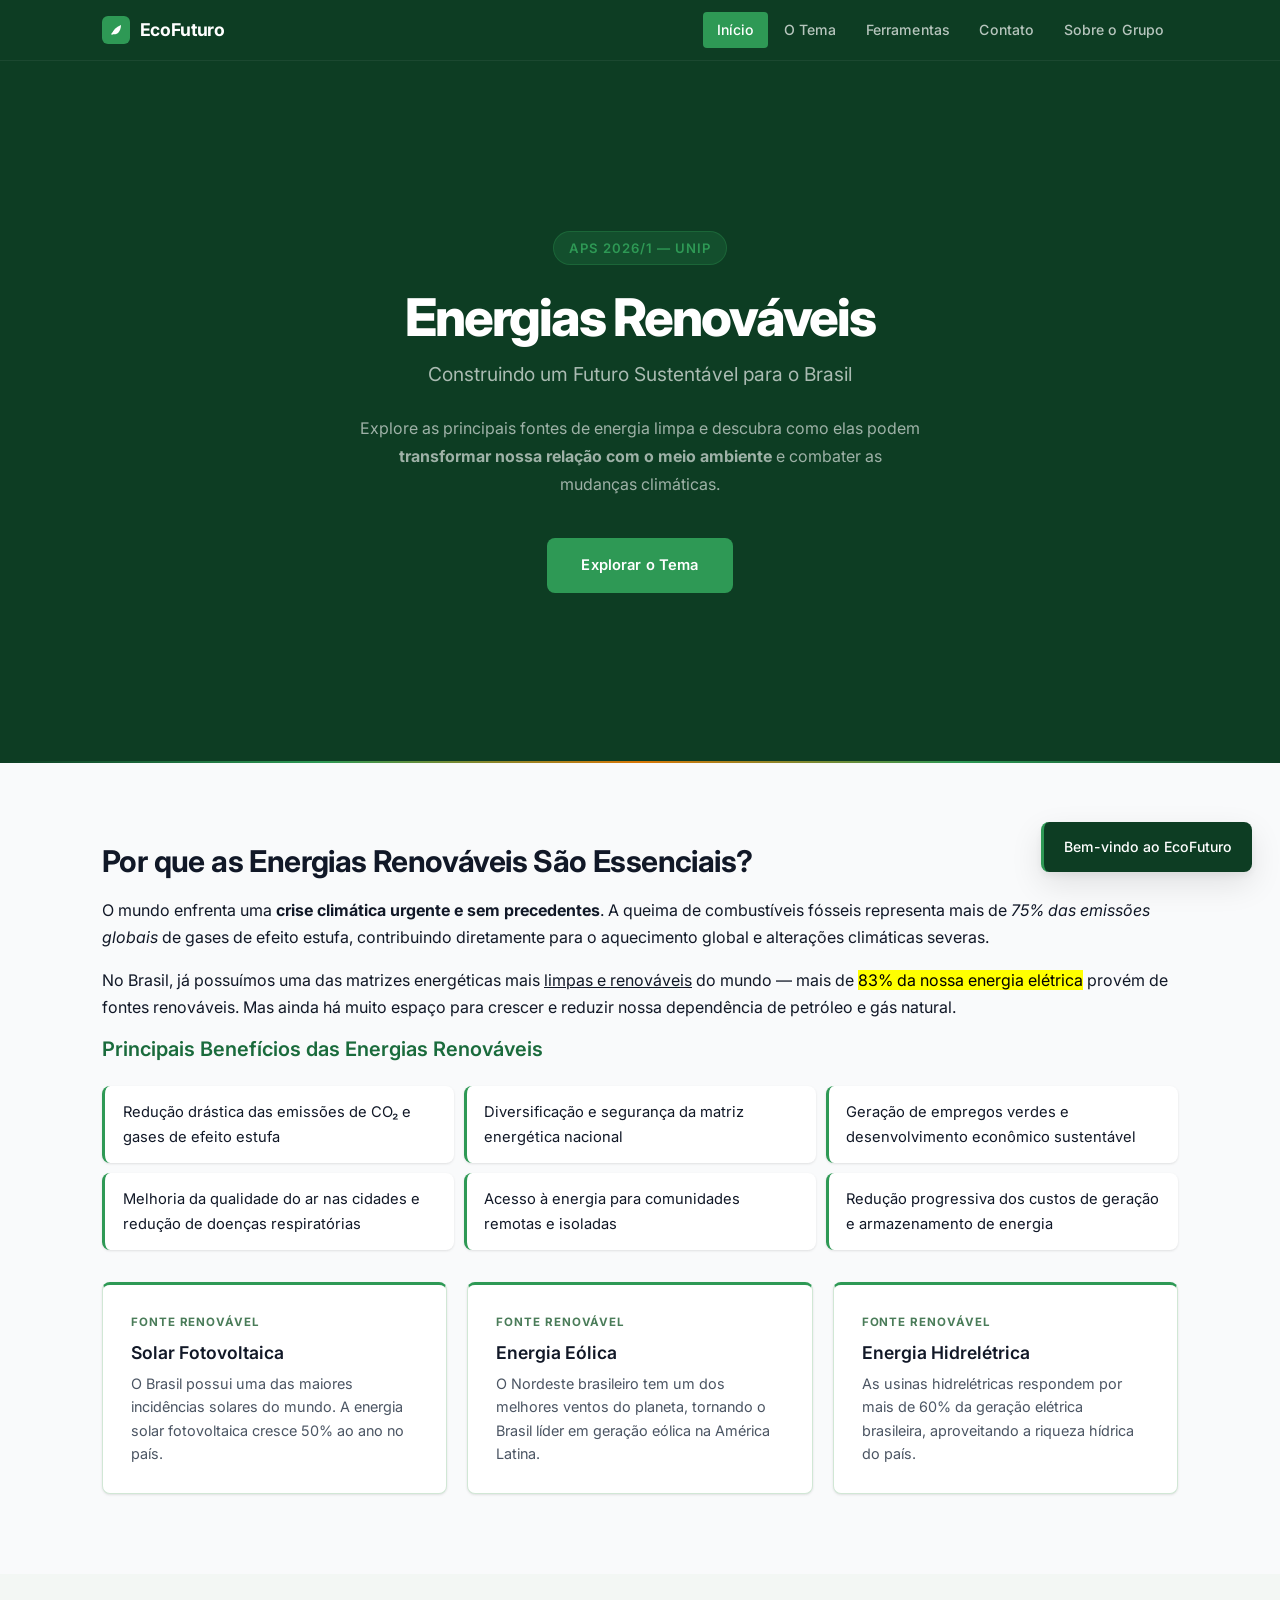
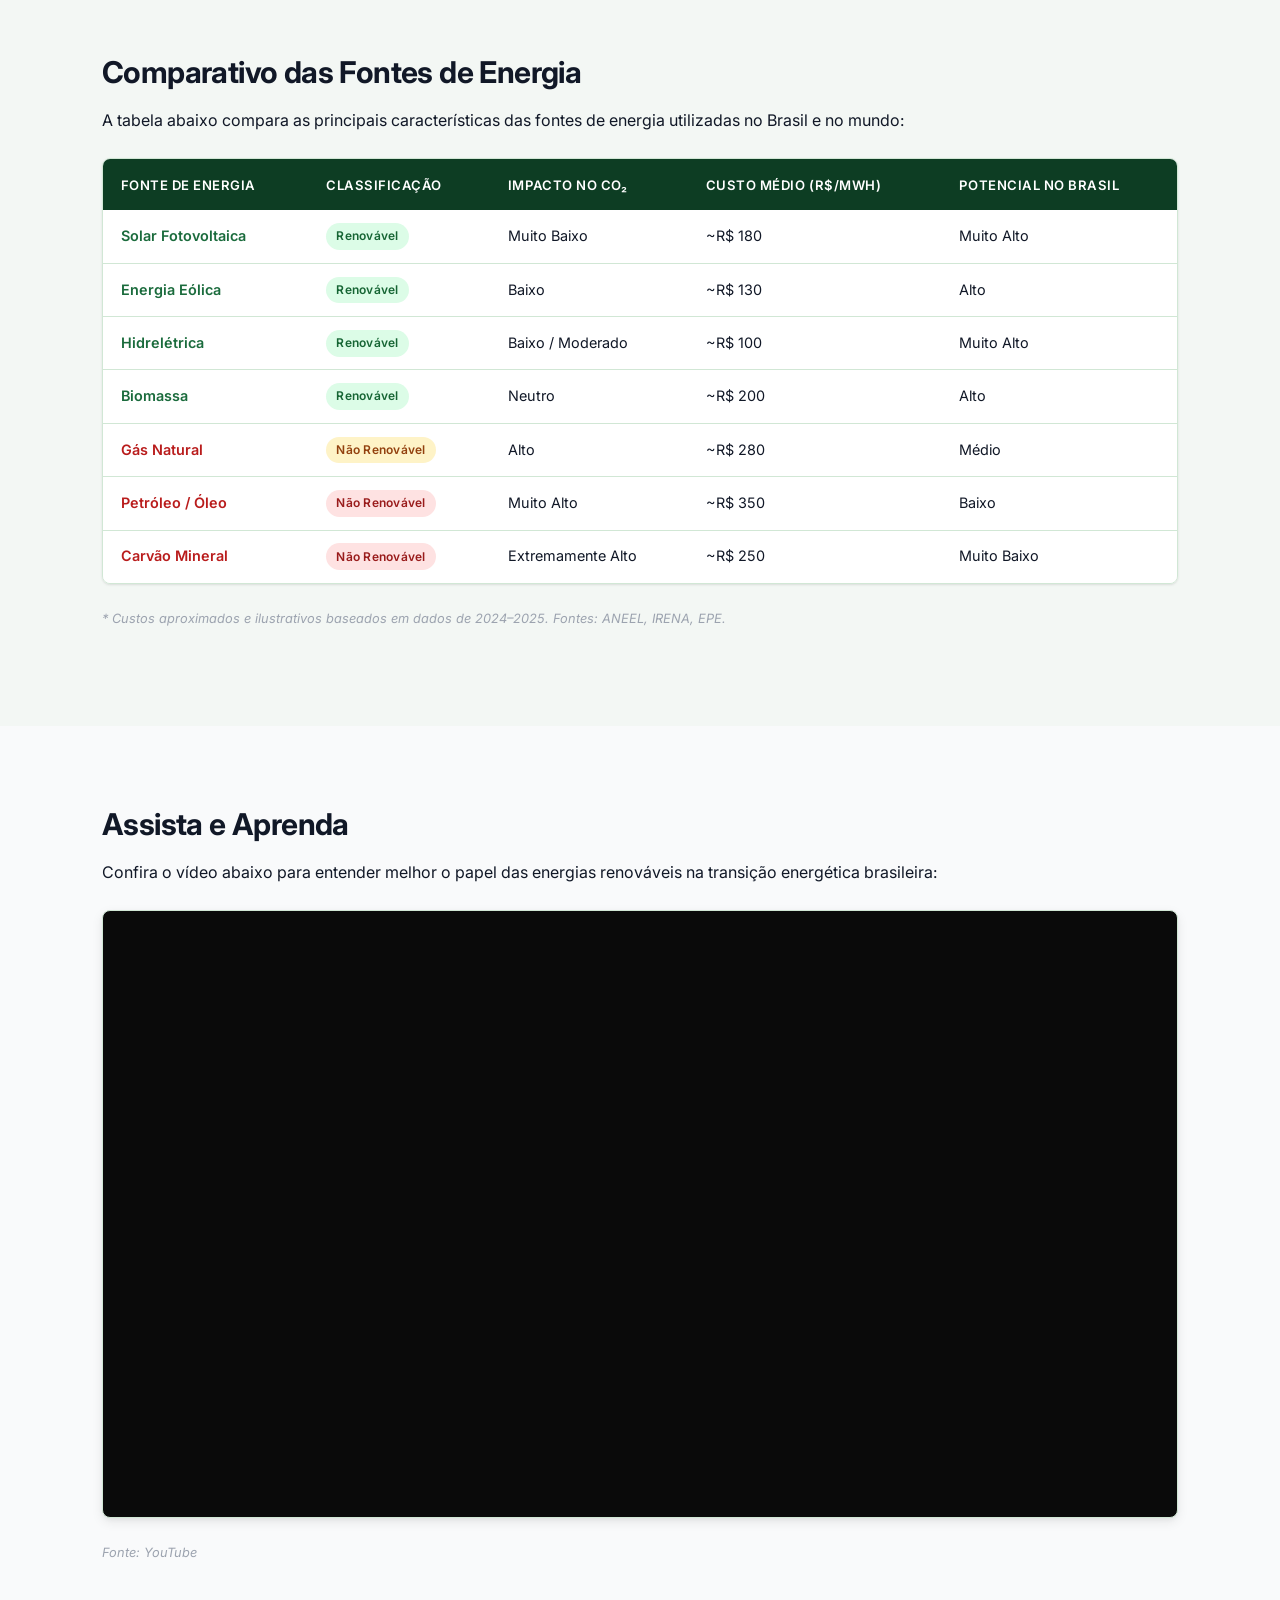
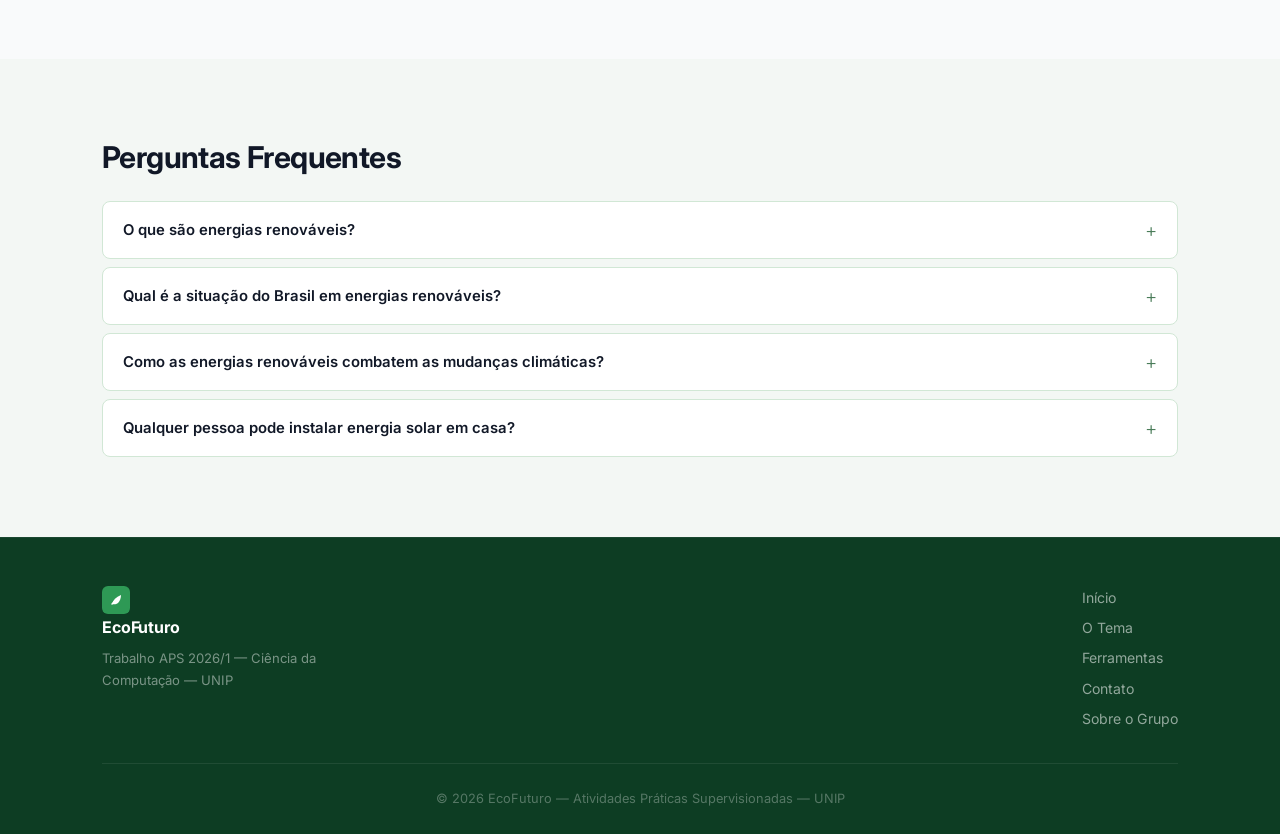
==== commit f82871bf: "kjh" ====
--- a/index.html
+++ b/index.html
@@ -1,20 +1,35 @@
 <!DOCTYPE html>
+<!--
+    index.html — Página inicial do EcoFuturo
+    Estrutura: Navbar (Flexbox) → Hero → Introdução → Tabela → Vídeo → FAQ (Accordion)
+    Disciplina: Programação Web Responsiva (PWR) — APS 2026/1 — UNIP
+    Aluno: Leonardo Cordeiro Sutil — RA: N0368J0
+-->
 <html lang="pt-BR">
 <head>
     <meta charset="UTF-8">
+    <!-- Viewport garante responsividade em dispositivos móveis -->
     <meta name="viewport" content="width=device-width, initial-scale=1.0">
     <title>EcoFuturo — Energias Renováveis no Brasil</title>
+    <!-- CSS externo em arquivo separado, conforme exigência da APS -->
     <link rel="stylesheet" href="style.css">
 </head>
 <body>
 
-    <!-- ===== MENU DE NAVEGAÇÃO — FLEXBOX (tag <div>) ===== -->
+    <!-- =====================================================================
+         MENU DE NAVEGAÇÃO
+         Implementado com <div> usando CSS Flexbox (exigência da APS).
+         position: sticky no CSS mantém o menu fixo no topo durante o scroll.
+         A classe .active marca a página atual para feedback visual ao usuário.
+         ===================================================================== -->
     <div id="navbar">
         <div class="nav-container">
+            <!-- Logotipo clicável que retorna à página inicial -->
             <a href="index.html" class="nav-brand">
-                <span class="brand-icon">🌱</span>
+                <span class="brand-icon"><svg width="14" height="14" viewBox="0 0 14 14" fill="none" aria-hidden="true"><path d="M3 11C4 7 7 4 12 2C12 2 12 7 9 10C7 12 3 11 3 11Z" fill="white"/><path d="M3 11L7 7" stroke="white" stroke-width="1.5" stroke-linecap="round"/></svg></span>
                 <span>EcoFuturo</span>
             </a>
+            <!-- Links de navegação entre as 5 páginas do site -->
             <div class="nav-links">
                 <a href="index.html" class="nav-link active">Início</a>
                 <a href="content.html" class="nav-link">O Tema</a>
@@ -25,27 +40,41 @@
         </div>
     </div>
 
-    <!-- ===== HERO ===== -->
+    <!-- =====================================================================
+         HERO — Seção de apresentação principal
+         Ocupa ~78vh para impacto visual imediato.
+         O badge .hero-eyebrow contextualiza o trabalho acadêmico.
+         O CTA (Call to Action) direciona ao conteúdo aprofundado.
+         ===================================================================== -->
     <section class="hero">
         <div class="hero-content">
             <div class="hero-eyebrow">APS 2026/1 — UNIP</div>
             <h1>Energias Renováveis</h1>
+            <!-- h2 abaixo do h1 mantém hierarquia semântica correta -->
             <h2>Construindo um Futuro Sustentável para o Brasil</h2>
             <p>
                 Explore as principais fontes de energia limpa e descubra como elas podem
+                <!-- <strong> para ênfase semântica, não apenas visual -->
                 <strong>transformar nossa relação com o meio ambiente</strong> e combater as
                 mudanças climáticas.
             </p>
+            <!-- Link estilizado como botão — <a> é mais acessível que <button> para navegação -->
             <a href="content.html" class="btn-primary">Explorar o Tema</a>
         </div>
     </section>
 
-    <!-- ===== CONTEÚDO PRINCIPAL ===== -->
+    <!-- <main> delimita o conteúdo principal da página para leitores de tela -->
     <main>
 
-        <!-- Introdução -->
+        <!-- =================================================================
+             SEÇÃO: INTRODUÇÃO
+             Apresenta o tema com tags semânticas de formatação de texto:
+             <strong> (negrito), <em> (itálico), <u> (sublinhado), <mark> (marcação)
+             — todas exigidas pela APS.
+             ================================================================= -->
         <section class="section" id="introducao">
             <div class="container">
+                <!-- h2 inicia o segundo nível de hierarquia de títulos -->
                 <h2>Por que as Energias Renováveis São Essenciais?</h2>
                 <p>
                     O mundo enfrenta uma <strong>crise climática urgente e sem precedentes</strong>.
@@ -60,7 +89,9 @@
                     de petróleo e gás natural.
                 </p>
 
+                <!-- h3: terceiro nível de hierarquia — exigência de ao menos 2 níveis diferentes -->
                 <h3>Principais Benefícios das Energias Renováveis</h3>
+                <!-- Lista desordenada <ul> — exigência da APS -->
                 <ul class="lista-beneficios">
                     <li>Redução drástica das emissões de CO₂ e gases de efeito estufa</li>
                     <li>Diversificação e segurança da matriz energética nacional</li>
@@ -70,7 +101,9 @@
                     <li>Redução progressiva dos custos de geração e armazenamento de energia</li>
                 </ul>
 
+                <!-- Cards com eventos JavaScript onmouseover/onmouseout (exigência: 2+ eventos) -->
                 <div class="cards-grid">
+                    <!-- Cada card dispara destacarCard() ao receber o mouse e normalCard() ao sair -->
                     <div class="card" onmouseover="destacarCard(this)" onmouseout="normalCard(this)">
                         <span class="card-label">Fonte renovável</span>
                         <h3>Solar Fotovoltaica</h3>
@@ -90,12 +123,18 @@
             </div>
         </section>
 
-        <!-- Tabela Comparativa -->
+        <!-- =================================================================
+             SEÇÃO: TABELA COMPARATIVA
+             Tabela HTML com thead/tbody, mínimo 5 linhas e 2 colunas (exigência APS).
+             A classe .section-alt aplica fundo alternado para separação visual.
+             Badges (<span class="badge">) classificam as fontes com cor semântica.
+             ================================================================= -->
         <section class="section section-alt" id="comparativo">
             <div class="container">
                 <h2>Comparativo das Fontes de Energia</h2>
                 <p>A tabela abaixo compara as principais características das fontes de energia utilizadas no Brasil e no mundo:</p>
 
+                <!-- .table-wrapper adiciona overflow-x:auto para responsividade em mobile -->
                 <div class="table-wrapper">
                     <table>
                         <thead>
@@ -108,54 +147,55 @@
                             </tr>
                         </thead>
                         <tbody>
+                            <!-- .row-renovavel e .row-nao-renovavel colorem a primeira coluna por CSS -->
                             <tr class="row-renovavel">
                                 <td>Solar Fotovoltaica</td>
                                 <td><span class="badge badge-green">Renovável</span></td>
                                 <td>Muito Baixo</td>
                                 <td>~R$ 180</td>
-                                <td>Muito Alto ⭐⭐⭐⭐⭐</td>
+                                <td>Muito Alto</td>
                             </tr>
                             <tr class="row-renovavel">
                                 <td>Energia Eólica</td>
                                 <td><span class="badge badge-green">Renovável</span></td>
                                 <td>Baixo</td>
                                 <td>~R$ 130</td>
-                                <td>Alto ⭐⭐⭐⭐</td>
+                                <td>Alto</td>
                             </tr>
                             <tr class="row-renovavel">
                                 <td>Hidrelétrica</td>
                                 <td><span class="badge badge-green">Renovável</span></td>
                                 <td>Baixo / Moderado</td>
                                 <td>~R$ 100</td>
-                                <td>Muito Alto ⭐⭐⭐⭐⭐</td>
+                                <td>Muito Alto</td>
                             </tr>
                             <tr class="row-renovavel">
                                 <td>Biomassa</td>
                                 <td><span class="badge badge-green">Renovável</span></td>
                                 <td>Neutro</td>
                                 <td>~R$ 200</td>
-                                <td>Alto ⭐⭐⭐⭐</td>
+                                <td>Alto</td>
                             </tr>
                             <tr class="row-nao-renovavel">
                                 <td>Gás Natural</td>
                                 <td><span class="badge badge-orange">Não Renovável</span></td>
                                 <td>Alto</td>
                                 <td>~R$ 280</td>
-                                <td>Médio ⭐⭐⭐</td>
+                                <td>Médio</td>
                             </tr>
                             <tr class="row-nao-renovavel">
                                 <td>Petróleo / Óleo</td>
                                 <td><span class="badge badge-red">Não Renovável</span></td>
                                 <td>Muito Alto</td>
                                 <td>~R$ 350</td>
-                                <td>Baixo ⭐</td>
+                                <td>Baixo</td>
                             </tr>
                             <tr class="row-nao-renovavel">
                                 <td>Carvão Mineral</td>
                                 <td><span class="badge badge-red">Não Renovável</span></td>
                                 <td>Extremamente Alto</td>
                                 <td>~R$ 250</td>
-                                <td>Muito Baixo ⭐</td>
+                                <td>Muito Baixo</td>
                             </tr>
                         </tbody>
                     </table>
@@ -164,7 +204,13 @@
             </div>
         </section>
 
-        <!-- Vídeo -->
+        <!-- =================================================================
+             SEÇÃO: VÍDEO
+             Embed do YouTube via <iframe> com proporção 16:9 responsiva.
+             O wrapper usa padding-bottom: 56.25% (= 9/16) para manter a
+             proporção correta em qualquer largura de tela.
+             Atributos allow e referrerpolicy seguem as recomendações do YouTube.
+             ================================================================= -->
         <section class="section" id="video">
             <div class="container">
                 <h2>Assista e Aprenda</h2>
@@ -185,15 +231,24 @@
             </div>
         </section>
 
-        <!-- FAQ — Accordion (onclick) -->
+        <!-- =================================================================
+             SEÇÃO: FAQ — ACCORDION
+             Padrão de interação "accordion exclusivo": apenas um item aberto
+             por vez. Usa evento onclick inline que chama toggleAcordeon() em
+             scripts.js. O conteúdo fica oculto por CSS (display:none) e é
+             revelado via JavaScript ao adicionar a classe .open.
+             ================================================================= -->
         <section class="section section-alt" id="faq">
             <div class="container">
                 <h2>Perguntas Frequentes</h2>
 
                 <div class="accordion">
+                    <!-- Cada item tem: botão (trigger) + div oculta (conteúdo) -->
                     <div class="accordion-item">
+                        <!-- onclick passa o próprio botão como referência para o JS -->
                         <button class="accordion-btn" onclick="toggleAcordeon(this)">
                             <span>O que são energias renováveis?</span>
+                            <!-- Ícone + / − alternado via JavaScript -->
                             <span class="accordion-icon">+</span>
                         </button>
                         <div class="accordion-content">
@@ -236,13 +291,19 @@
 
     </main>
 
+    <!-- Toast de boas-vindas — preenchido e exibido via JavaScript (evento load) -->
     <div id="toast" class="toast"></div>
 
+    <!-- =====================================================================
+         RODAPÉ
+         Contém marca, descrição e navegação duplicada para acessibilidade.
+         A <nav> no footer usa tag semântica HTML5 para leitores de tela.
+         ===================================================================== -->
     <footer class="footer">
         <div class="container">
             <div class="footer-content">
                 <div class="footer-brand">
-                    <span class="brand-icon">🌱</span>
+                    <span class="brand-icon"><svg width="14" height="14" viewBox="0 0 14 14" fill="none" aria-hidden="true"><path d="M3 11C4 7 7 4 12 2C12 2 12 7 9 10C7 12 3 11 3 11Z" fill="white"/><path d="M3 11L7 7" stroke="white" stroke-width="1.5" stroke-linecap="round"/></svg></span>
                     <strong>EcoFuturo</strong>
                     <p>Trabalho APS 2026/1 — Ciência da Computação — UNIP</p>
                 </div>
@@ -258,6 +319,7 @@
         </div>
     </footer>
 
+    <!-- scripts.js carregado no final do <body> para não bloquear a renderização da página -->
     <script src="scripts.js"></script>
 </body>
 </html>
--- a/style.css
+++ b/style.css
@@ -93,9 +93,24 @@
     display: flex;
     align-items: center;
     justify-content: center;
-    font-size: 0.95rem;
     flex-shrink: 0;
 }
+
+.photo-placeholder {
+    display: flex;
+    flex-direction: column;
+    align-items: center;
+    justify-content: center;
+    gap: 0.75rem;
+    padding: 3rem 2rem;
+    background: var(--fundo-alt);
+    border: 2px dashed var(--borda-forte);
+    border-radius: var(--raio-g);
+    max-width: 560px;
+    margin: 0 auto;
+    color: var(--texto-claro);
+}
+.photo-placeholder p { margin: 0; color: var(--texto-suave); font-size: 0.9rem; }
 
 .nav-links { display: flex; gap: 0.125rem; }
 
